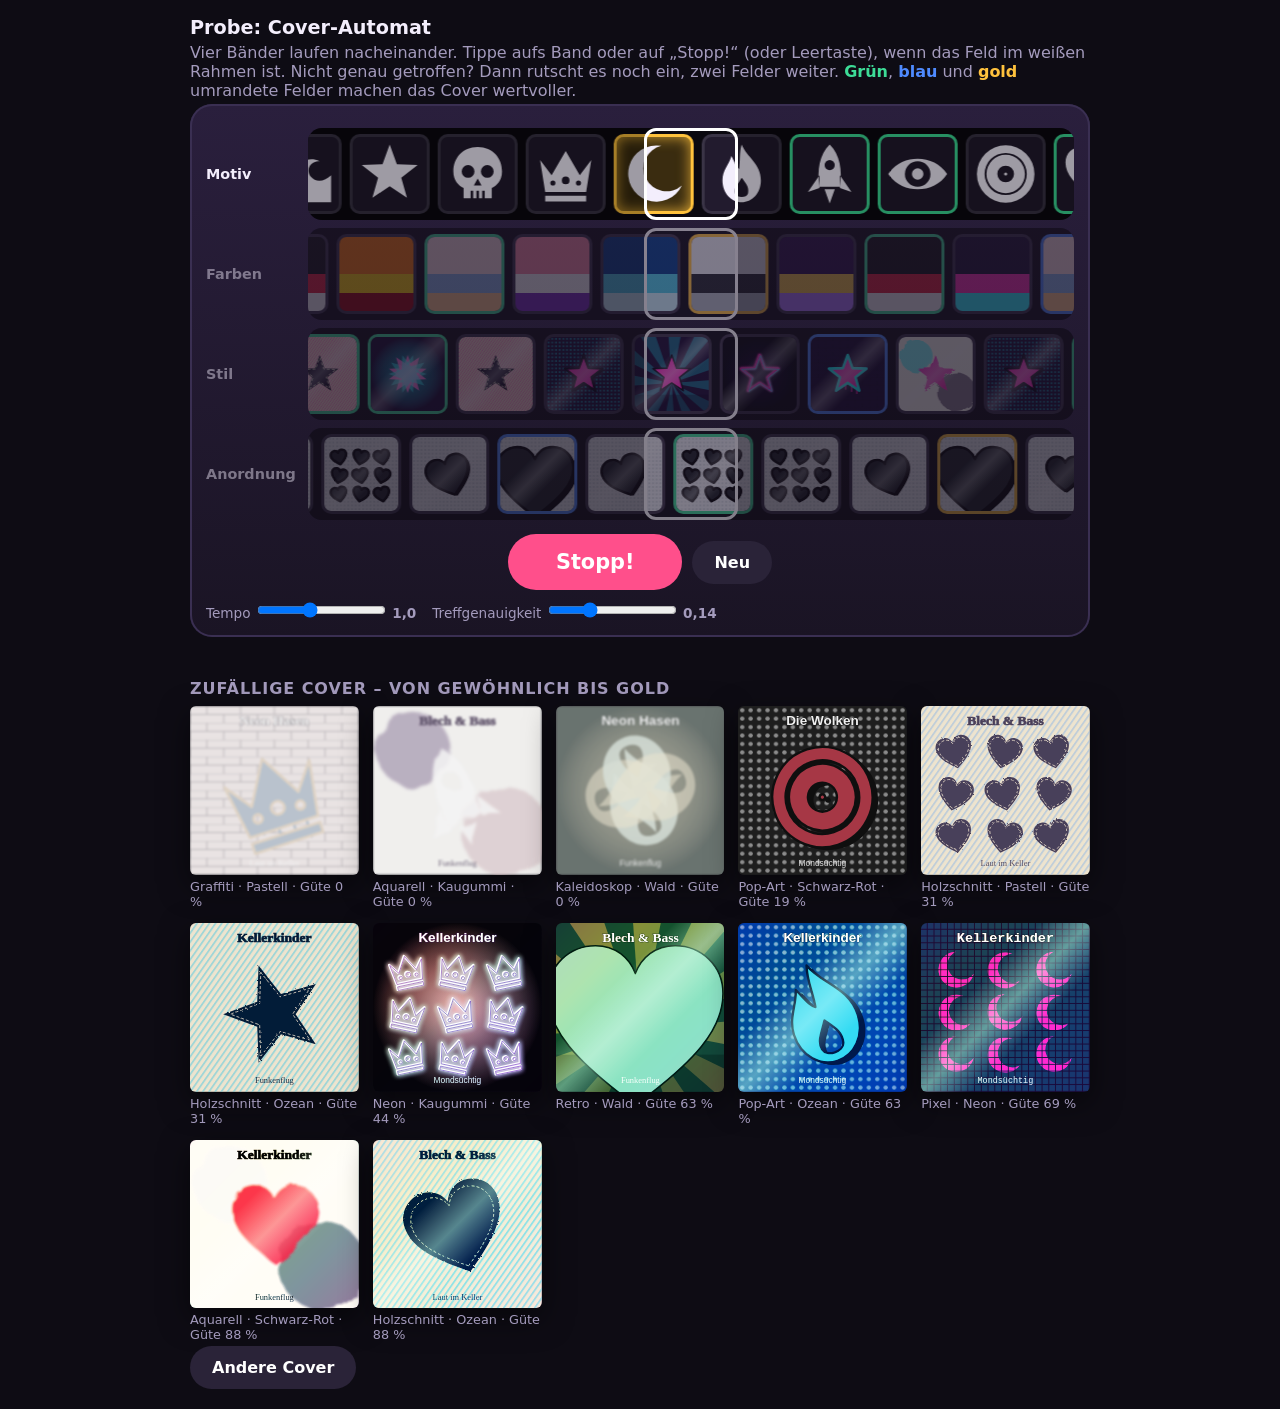
==== public/probe-cover.html @ 346dd7d7 "Jam-Café: Gastgeber und gefundener Musiker sind markiert und können nicht noch einmal hin (statt Tag" ====
<!doctype html>
<html lang="de">
<head>
  <meta charset="utf-8">
  <meta name="viewport" content="width=device-width, initial-scale=1">
  <title>Signed – Probe: Cover-Automat</title>
  <style>
    :root { --gold: #ffc23d; --blue: #4f8bff; --green: #3ddc97; }
    body { margin: 0; font-family: system-ui, sans-serif; color: #f3eefc; background: #0e0c14; }
    main { max-width: 900px; margin: 0 auto; padding: 16px; }
    h1 { font-size: 1.2rem; margin: 0 0 4px; }
    h2 { font-size: 1rem; margin: 24px 0 8px; color: #a49bbd; text-transform: uppercase; letter-spacing: 0.06em; }
    p { color: #a49bbd; margin: 4px 0; }
    button { font: inherit; font-weight: 800; padding: 12px 22px; border-radius: 999px; border: 0; background: #ff4f8b; color: #fff; touch-action: manipulation; }
    button.ghost { background: #2a2338; }
    .machine { background: linear-gradient(180deg, #2a1f3d, #1a1424); border-radius: 22px; padding: 16px; box-shadow: inset 0 0 0 2px #3a2f52; user-select: none; -webkit-user-select: none; }
    .reel-row { display: grid; grid-template-columns: 92px 1fr; gap: 10px; align-items: center; margin: 8px 0; opacity: 0.45; }
    .reel-row.active { opacity: 1; }
    .reel-row.done { opacity: 0.9; }
    .reel-label { font-weight: 800; font-size: 0.9rem; }
    .reel-label small { display: block; font-weight: 600; color: #a49bbd; }
    .reel { position: relative; height: 92px; overflow: hidden; border-radius: 14px; background: #0b0910; touch-action: manipulation; }
    .reel::after { content: ''; position: absolute; left: 50%; top: 0; bottom: 0; width: 88px; transform: translateX(-50%); border: 3px solid #fff; border-radius: 12px; pointer-events: none; box-shadow: 0 0 0 999px rgba(0, 0, 0, 0.35); }
    .strip { position: absolute; top: 6px; left: 0; display: flex; will-change: transform; }
    .cell { flex: 0 0 80px; height: 80px; margin: 0 4px; border-radius: 10px; display: grid; place-items: center; background: #221b2e; box-sizing: border-box; border: 3px solid #3a3446; overflow: hidden; }
    .cell svg { width: 100%; height: 100%; display: block; }
    .cell.r1 { border-color: var(--green); }
    .cell.r2 { border-color: var(--blue); box-shadow: inset 0 0 10px rgba(79, 139, 255, 0.6); }
    .cell.r3 { border-color: var(--gold); box-shadow: inset 0 0 14px rgba(255, 194, 61, 0.8); background: #3a2c10; }
    .cell .motif { width: 64px; height: 64px; }
    .swatch { display: grid; grid-template-rows: 2fr 1fr 1fr; width: 100%; height: 100%; }
    .cell.picked { outline: 3px solid #fff; }
    .controls { display: flex; gap: 10px; align-items: center; justify-content: center; margin-top: 14px; flex-wrap: wrap; }
    .stop { font-size: 1.3rem; padding: 16px 48px; }
    .result { display: grid; grid-template-columns: minmax(200px, 320px) 1fr; gap: 20px; align-items: center; margin-top: 18px; }
    @media (max-width: 600px) { .result { grid-template-columns: 1fr; } .reel-row { grid-template-columns: 1fr; } }
    .cover { width: 100%; height: auto; display: block; border-radius: 6px; box-shadow: 0 10px 30px rgba(0, 0, 0, 0.5); }
    .cover-frame { padding: 8px; border-radius: 10px; background: #2a2338; }
    .cover-frame.q1 { background: var(--green); }
    .cover-frame.q2 { background: var(--blue); }
    .cover-frame.q3 { background: linear-gradient(135deg, #fff1b8, var(--gold), #b8860b, var(--gold)); }
    .chips span { display: inline-block; margin: 2px 4px 2px 0; padding: 3px 10px; border-radius: 999px; background: #2a2338; font-size: 0.85rem; font-weight: 700; }
    .chips .r1 { box-shadow: inset 0 0 0 2px var(--green); }
    .chips .r2 { box-shadow: inset 0 0 0 2px var(--blue); }
    .chips .r3 { box-shadow: inset 0 0 0 2px var(--gold); color: var(--gold); }
    .gallery { display: grid; grid-template-columns: repeat(auto-fill, minmax(150px, 1fr)); gap: 14px; }
    .gallery figure { margin: 0; }
    .gallery figcaption { font-size: 0.8rem; color: #a49bbd; margin-top: 4px; }
    .tune { display: flex; gap: 16px; flex-wrap: wrap; font-size: 0.85rem; color: #a49bbd; margin-top: 10px; }
  </style>
</head>
<body>
<main>
  <h1>Probe: Cover-Automat</h1>
  <p>Vier Bänder laufen nacheinander. Tippe aufs Band oder auf „Stopp!“ (oder Leertaste), wenn das Feld im weißen Rahmen ist.
    Nicht genau getroffen? Dann rutscht es noch ein, zwei Felder weiter. <b style="color:var(--green)">Grün</b>, <b style="color:var(--blue)">blau</b> und
    <b style="color:var(--gold)">gold</b> umrandete Felder machen das Cover wertvoller.</p>

  <div class="machine">
    <div class="reels"></div>
    <div class="controls">
      <button class="stop" data-stop>Stopp!</button>
      <button class="ghost" data-restart>Neu</button>
    </div>
    <div class="tune">
      <label>Tempo <input type="range" min="0.6" max="1.6" step="0.1" value="1" data-speed> <b data-speed-out>1,0</b></label>
      <label>Treffgenauigkeit <input type="range" min="0.05" max="0.35" step="0.01" value="0.14" data-window> <b data-window-out>0,14</b></label>
    </div>
  </div>

  <div class="result" hidden></div>

  <h2>Zufällige Cover – von gewöhnlich bis gold</h2>
  <div class="gallery"></div>
  <p><button class="ghost" data-more>Andere Cover</button></p>
</main>
<script type="module">
  import { LAYOUTS, MOTIFS, PALETTES, RARITY_NAMES, STYLES, coverQuality, coverSvg } from './assets/js/cover.js';

  const CELLS = 14;
  const CELL_W = 88;
  const RARITY_COUNTS = [8, 3, 2, 1];
  const BASE_SPEED = [4.5, 5.5, 6.5, 7.5];
  const pick = (list) => list[Math.floor(Math.random() * list.length)];
  const shuffle = (list) => list.map((x) => [Math.random(), x]).sort((a, b) => a[0] - b[0]).map((x) => x[1]);

  const REELS = [
    { key: 'motif', name: 'Motiv', options: Object.keys(MOTIFS),
      cell: (k) => `<svg class="motif" viewBox="0 0 100 100"><path d="${MOTIFS[k].d}" fill-rule="evenodd" fill="#f3eefc"/></svg>`, label: (k) => MOTIFS[k].name },
    { key: 'palette', name: 'Farben', options: Object.keys(PALETTES),
      cell: (k) => { const p = PALETTES[k]; return `<div class="swatch"><div style="background:${p.bg}"></div><div style="background:${p.main}"></div><div style="background:${p.accent}"></div></div>`; }, label: (k) => PALETTES[k].name },
    { key: 'style', name: 'Stil', options: Object.keys(STYLES),
      cell: (k) => coverSvg({ motif: 'stern', palette: 'neon', style: k, layout: 'mitte', rarity: [2, 2, 2, 2] }), label: (k) => STYLES[k].name },
    { key: 'layout', name: 'Anordnung', options: Object.keys(LAYOUTS),
      cell: (k) => coverSvg({ motif: 'herz', palette: 'mono', style: 'popart', layout: k, rarity: [2, 2, 2, 2] }), label: (k) => LAYOUTS[k].name },
  ];

  const $ = (s) => document.querySelector(s);
  let state;

  function buildReel(reel) {
    const rarity = shuffle(RARITY_COUNTS.flatMap((n, r) => Array(n).fill(r)));
    let pool = [];
    const items = rarity.map((r) => {
      if (!pool.length) pool = shuffle(reel.options);
      return { key: pool.pop(), rarity: r };
    });
    return { ...reel, items, pos: Math.random() * CELLS, phase: Math.random() * 6, target: null, stopped: false };
  }

  function start() {
    state = { reels: REELS.map(buildReel), current: 0, last: performance.now(), t: 0 };
    $('.reels').innerHTML = state.reels.map((r, i) => `
      <div class="reel-row ${i === 0 ? 'active' : ''}" data-row="${i}">
        <div class="reel-label">${r.name}<small data-pick></small></div>
        <div class="reel" data-reel="${i}"><div class="strip">${[0, 1, 2].map(() => r.items.map((it) => `<div class="cell r${it.rarity}">${r.cell(it.key)}</div>`).join('')).join('')}</div></div>
      </div>`).join('');
    $('.result').hidden = true;
    $('[data-stop]').disabled = false;
    requestAnimationFrame(frame);
  }

  function frame(now) {
    const dt = Math.min(0.05, (now - state.last) / 1000);
    state.last = now;
    state.t += dt;
    const speedFactor = Number($('[data-speed]').value);
    state.reels.forEach((r, i) => {
      if (r.stopped) return;
      if (r.target !== null) {
        // Ausrollen bis zum Zielfeld.
        const d = r.target - r.pos;
        r.pos += d * Math.min(1, 7 * dt) + Math.sign(d) * Math.min(Math.abs(d), 0.4 * dt);
        if (Math.abs(r.target - r.pos) < 0.005) { r.pos = r.target; r.stopped = true; landed(i); }
      } else if (i >= state.current) {
        // Das Tempo schwankt etwas, damit man den Takt nicht auswendig lernt.
        r.pos += BASE_SPEED[i] * speedFactor * (1 + 0.22 * Math.sin(state.t * 2.1 + r.phase)) * dt;
      }
      const strip = document.querySelector(`[data-reel="${i}"] .strip`);
      const width = document.querySelector(`[data-reel="${i}"]`).clientWidth;
      const x = width / 2 - ((r.pos % CELLS) + CELLS) * CELL_W - CELL_W / 2;
      strip.style.transform = `translateX(${x}px)`;
    });
    if (state.reels.some((r) => !r.stopped)) requestAnimationFrame(frame);
  }

  function stop() {
    const i = state.current;
    const r = state.reels[i];
    if (!r || r.target !== null) return;
    const nearest = Math.round(r.pos);
    const off = Math.abs(r.pos - nearest);
    const exact = Number($('[data-window]').value);
    // Genau getroffen bleibt es stehen, sonst rutscht es ein oder zwei Felder weiter.
    const slip = off <= exact ? 0 : off <= 0.32 ? 1 : 2;
    r.target = nearest + slip;
    state.current++;
    document.querySelector(`[data-row="${i}"]`).classList.replace('active', 'done');
    document.querySelector(`[data-row="${i + 1}"]`)?.classList.add('active');
    if (state.current >= state.reels.length) $('[data-stop]').disabled = true;
  }

  function itemAt(r) {
    return r.items[((Math.round(r.pos) % CELLS) + CELLS) % CELLS];
  }

  function landed(i) {
    const r = state.reels[i];
    const it = itemAt(r);
    document.querySelector(`[data-row="${i}"] [data-pick]`).innerHTML = `${r.label(it.key)}${it.rarity ? ` · <span style="color:var(--${['', 'green', 'blue', 'gold'][it.rarity]})">${RARITY_NAMES[it.rarity]}</span>` : ''}`;
    if (state.reels.every((x) => x.stopped)) showResult();
  }

  function showResult() {
    const picks = state.reels.map(itemAt);
    const spec = { motif: picks[0].key, palette: picks[1].key, style: picks[2].key, layout: picks[3].key, rarity: picks.map((p) => p.rarity) };
    const q = coverQuality(spec.rarity);
    const tier = spec.rarity.includes(3) ? 3 : q >= 0.3 ? 2 : q > 0 ? 1 : 0;
    $('.result').hidden = false;
    $('.result').innerHTML = `
      <div class="cover-frame q${tier}">${coverSvg(spec, { band: 'Die Kellerkinder', title: pick(['Laut im Keller', 'Mondsüchtig', 'Funkenflug', 'Zuckerwatte', 'Nachtschicht']) })}</div>
      <div>
        <h2 style="margin-top:0">Dein Cover</h2>
        <div class="chips">${state.reels.map((r, i) => `<span class="r${picks[i].rarity}">${r.label(picks[i].key)}</span>`).join('')}</div>
        <p>Cover-Güte <b style="color:#fff">${Math.round(q * 100)} %</b> → Verkauf <b style="color:#fff">+${Math.round(q * 10)} %</b></p>
        <p>${q === 0 ? 'Lauter gewöhnliche Felder: Das Cover sieht blass und etwas verwaschen aus.' : tier === 3 ? 'Gold! Glänzende Folie.' : tier === 2 ? 'Schön klar und mit Glanz.' : 'Schon etwas kräftiger.'}</p>
        <p><button data-again>Nochmal</button></p>
      </div>`;
  }

  function gallery() {
    const combos = [];
    for (let i = 0; i < 12; i++) {
      const level = Math.floor(i / 3);
      const rarity = [0, 1, 2, 3].map(() => Math.max(0, Math.min(3, level + Math.floor(Math.random() * 3) - 1 - (level === 0 ? 1 : 0))));
      if (level === 0) rarity.fill(0);
      combos.push({ motif: pick(Object.keys(MOTIFS)), palette: pick(Object.keys(PALETTES)), style: pick(Object.keys(STYLES)), layout: pick(Object.keys(LAYOUTS)), rarity });
    }
    combos.sort((a, b) => coverQuality(a.rarity) - coverQuality(b.rarity));
    $('.gallery').innerHTML = combos.map((c) => `<figure>${coverSvg(c, { band: pick(['Kellerkinder', 'Neon Hasen', 'Die Wolken', 'Blech & Bass']), title: pick(['Laut im Keller', 'Mondsüchtig', 'Funkenflug']) })}
      <figcaption>${STYLES[c.style].name} · ${PALETTES[c.palette].name} · Güte ${Math.round(coverQuality(c.rarity) * 100)} %</figcaption></figure>`).join('');
  }

  document.addEventListener('pointerdown', (e) => {
    if (e.target.closest('[data-reel], [data-stop]')) { e.preventDefault(); stop(); }
  });
  document.addEventListener('keydown', (e) => { if (e.code === 'Space') { e.preventDefault(); stop(); } });
  document.addEventListener('click', (e) => {
    if (e.target.closest('[data-restart], [data-again]')) start();
    if (e.target.closest('[data-more]')) gallery();
  });
  document.addEventListener('contextmenu', (e) => e.preventDefault());
  const fmt = (v) => String(v).replace('.', ',');
  $('[data-speed]').addEventListener('input', (e) => { $('[data-speed-out]').textContent = fmt(Number(e.target.value).toFixed(1)); });
  $('[data-window]').addEventListener('input', (e) => { $('[data-window-out]').textContent = fmt(Number(e.target.value).toFixed(2)); });
  start();
  gallery();
</script>
</body>
</html>
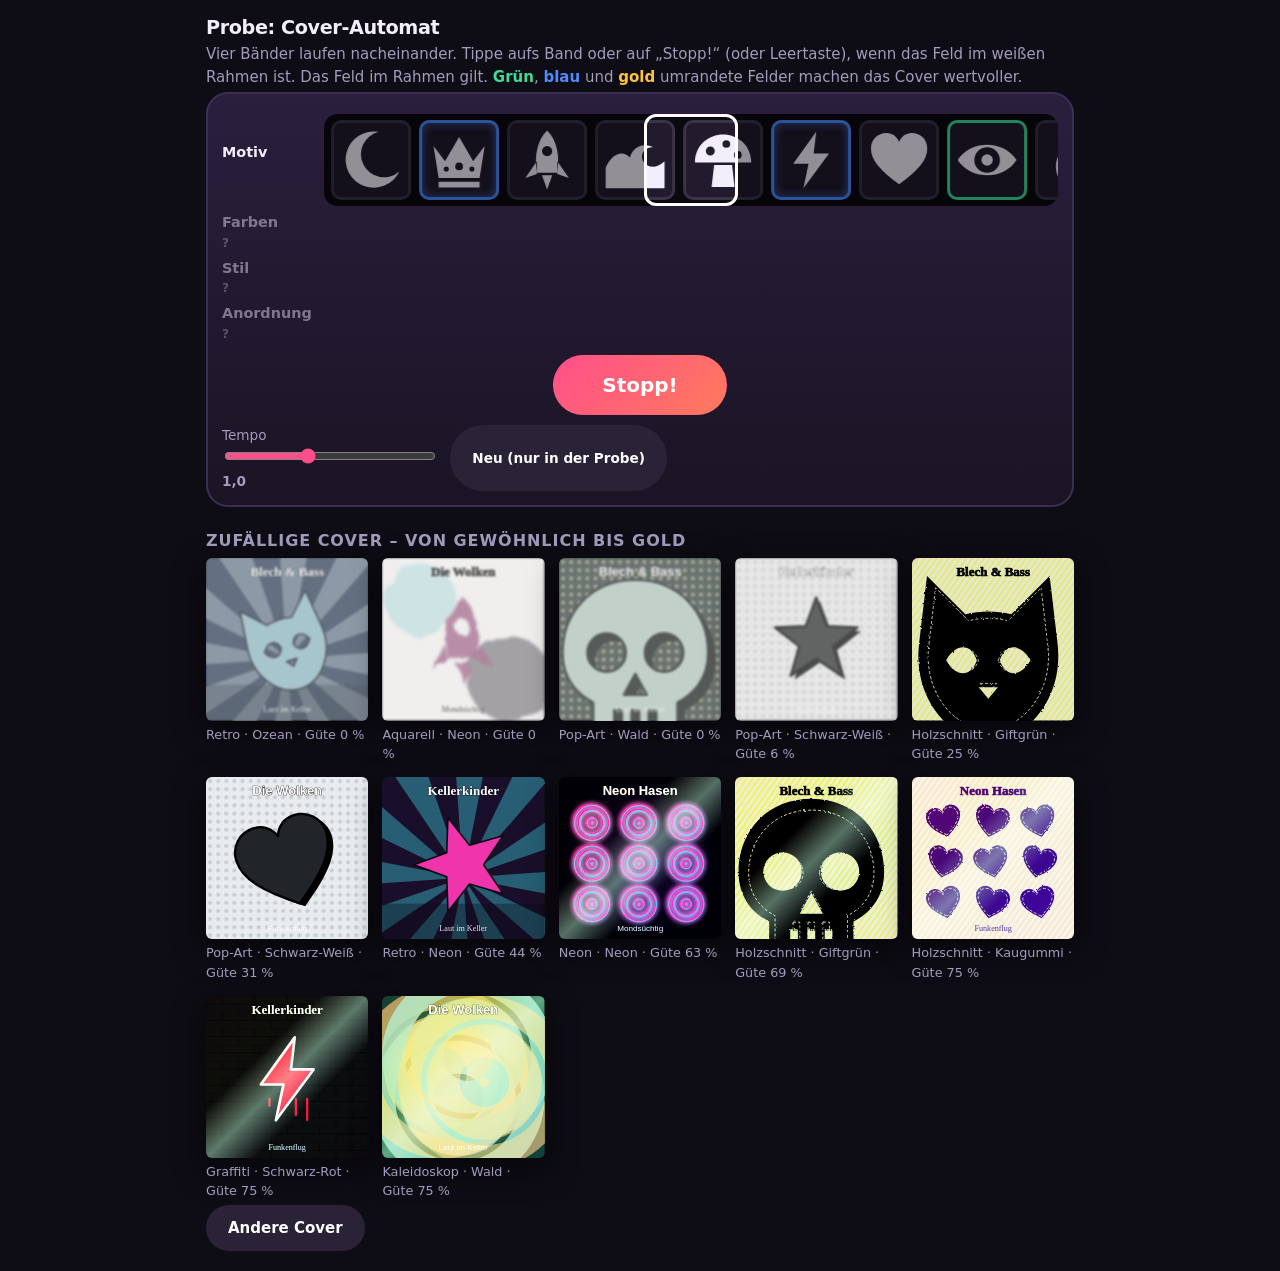
==== commit 389de3cb: "Cover-Automat: Bänder öffnen sich nacheinander, nur eins läuft, kein Nachrutschen; als Baustein für " ====
--- a/public/probe-cover.html
+++ b/public/probe-cover.html
@@ -4,6 +4,7 @@
   <meta charset="utf-8">
   <meta name="viewport" content="width=device-width, initial-scale=1">
   <title>Signed – Probe: Cover-Automat</title>
+  <link rel="stylesheet" href="assets/css/app.css">
   <style>
     :root { --gold: #ffc23d; --blue: #4f8bff; --green: #3ddc97; }
     body { margin: 0; font-family: system-ui, sans-serif; color: #f3eefc; background: #0e0c14; }
@@ -13,23 +14,7 @@
     p { color: #a49bbd; margin: 4px 0; }
     button { font: inherit; font-weight: 800; padding: 12px 22px; border-radius: 999px; border: 0; background: #ff4f8b; color: #fff; touch-action: manipulation; }
     button.ghost { background: #2a2338; }
-    .machine { background: linear-gradient(180deg, #2a1f3d, #1a1424); border-radius: 22px; padding: 16px; box-shadow: inset 0 0 0 2px #3a2f52; user-select: none; -webkit-user-select: none; }
-    .reel-row { display: grid; grid-template-columns: 92px 1fr; gap: 10px; align-items: center; margin: 8px 0; opacity: 0.45; }
-    .reel-row.active { opacity: 1; }
-    .reel-row.done { opacity: 0.9; }
-    .reel-label { font-weight: 800; font-size: 0.9rem; }
-    .reel-label small { display: block; font-weight: 600; color: #a49bbd; }
-    .reel { position: relative; height: 92px; overflow: hidden; border-radius: 14px; background: #0b0910; touch-action: manipulation; }
-    .reel::after { content: ''; position: absolute; left: 50%; top: 0; bottom: 0; width: 88px; transform: translateX(-50%); border: 3px solid #fff; border-radius: 12px; pointer-events: none; box-shadow: 0 0 0 999px rgba(0, 0, 0, 0.35); }
-    .strip { position: absolute; top: 6px; left: 0; display: flex; will-change: transform; }
-    .cell { flex: 0 0 80px; height: 80px; margin: 0 4px; border-radius: 10px; display: grid; place-items: center; background: #221b2e; box-sizing: border-box; border: 3px solid #3a3446; overflow: hidden; }
-    .cell svg { width: 100%; height: 100%; display: block; }
-    .cell.r1 { border-color: var(--green); }
-    .cell.r2 { border-color: var(--blue); box-shadow: inset 0 0 10px rgba(79, 139, 255, 0.6); }
-    .cell.r3 { border-color: var(--gold); box-shadow: inset 0 0 14px rgba(255, 194, 61, 0.8); background: #3a2c10; }
-    .cell .motif { width: 64px; height: 64px; }
-    .swatch { display: grid; grid-template-rows: 2fr 1fr 1fr; width: 100%; height: 100%; }
-    .cell.picked { outline: 3px solid #fff; }
+    .machine { background: linear-gradient(180deg, #2a1f3d, #1a1424); border-radius: 22px; padding: 16px; box-shadow: inset 0 0 0 2px #3a2f52; }
     .controls { display: flex; gap: 10px; align-items: center; justify-content: center; margin-top: 14px; flex-wrap: wrap; }
     .stop { font-size: 1.3rem; padding: 16px 48px; }
     .result { display: grid; grid-template-columns: minmax(200px, 320px) 1fr; gap: 20px; align-items: center; margin-top: 18px; }
@@ -53,18 +38,14 @@
 <main>
   <h1>Probe: Cover-Automat</h1>
   <p>Vier Bänder laufen nacheinander. Tippe aufs Band oder auf „Stopp!“ (oder Leertaste), wenn das Feld im weißen Rahmen ist.
-    Nicht genau getroffen? Dann rutscht es noch ein, zwei Felder weiter. <b style="color:var(--green)">Grün</b>, <b style="color:var(--blue)">blau</b> und
+    Das Feld im Rahmen gilt. <b style="color:var(--green)">Grün</b>, <b style="color:var(--blue)">blau</b> und
     <b style="color:var(--gold)">gold</b> umrandete Felder machen das Cover wertvoller.</p>
 
   <div class="machine">
     <div class="reels"></div>
-    <div class="controls">
-      <button class="stop" data-stop>Stopp!</button>
-      <button class="ghost" data-restart>Neu</button>
-    </div>
     <div class="tune">
-      <label>Tempo <input type="range" min="0.6" max="1.6" step="0.1" value="1" data-speed> <b data-speed-out>1,0</b></label>
-      <label>Treffgenauigkeit <input type="range" min="0.05" max="0.35" step="0.01" value="0.14" data-window> <b data-window-out>0,14</b></label>
+      <label>Tempo <input type="range" min="0.5" max="1.8" step="0.1" value="1" data-speed> <b data-speed-out>1,0</b></label>
+      <button class="ghost" data-restart>Neu (nur in der Probe)</button>
     </div>
   </div>
 
@@ -75,105 +56,38 @@
   <p><button class="ghost" data-more>Andere Cover</button></p>
 </main>
 <script type="module">
-  import { LAYOUTS, MOTIFS, PALETTES, RARITY_NAMES, STYLES, coverQuality, coverSvg } from './assets/js/cover.js';
+  import { LAYOUTS, MOTIFS, PALETTES, STYLES, coverQuality, coverSvg } from './assets/js/cover.js';
+  import { createCoverMachine, reelLabel } from './assets/js/cover-machine.js';
 
   const CELLS = 14;
-  const CELL_W = 88;
   const RARITY_COUNTS = [8, 3, 2, 1];
-  const BASE_SPEED = [4.5, 5.5, 6.5, 7.5];
+  const SPEEDS = [6, 7.5, 9, 10.5];
   const pick = (list) => list[Math.floor(Math.random() * list.length)];
   const shuffle = (list) => list.map((x) => [Math.random(), x]).sort((a, b) => a[0] - b[0]).map((x) => x[1]);
+  const OPTIONS = { motif: Object.keys(MOTIFS), palette: Object.keys(PALETTES), style: Object.keys(STYLES), layout: Object.keys(LAYOUTS) };
+  const $ = (s) => document.querySelector(s);
+  let machine = null;
 
-  const REELS = [
-    { key: 'motif', name: 'Motiv', options: Object.keys(MOTIFS),
-      cell: (k) => `<svg class="motif" viewBox="0 0 100 100"><path d="${MOTIFS[k].d}" fill-rule="evenodd" fill="#f3eefc"/></svg>`, label: (k) => MOTIFS[k].name },
-    { key: 'palette', name: 'Farben', options: Object.keys(PALETTES),
-      cell: (k) => { const p = PALETTES[k]; return `<div class="swatch"><div style="background:${p.bg}"></div><div style="background:${p.main}"></div><div style="background:${p.accent}"></div></div>`; }, label: (k) => PALETTES[k].name },
-    { key: 'style', name: 'Stil', options: Object.keys(STYLES),
-      cell: (k) => coverSvg({ motif: 'stern', palette: 'neon', style: k, layout: 'mitte', rarity: [2, 2, 2, 2] }), label: (k) => STYLES[k].name },
-    { key: 'layout', name: 'Anordnung', options: Object.keys(LAYOUTS),
-      cell: (k) => coverSvg({ motif: 'herz', palette: 'mono', style: 'popart', layout: k, rarity: [2, 2, 2, 2] }), label: (k) => LAYOUTS[k].name },
-  ];
-
-  const $ = (s) => document.querySelector(s);
-  let state;
-
-  function buildReel(reel) {
-    const rarity = shuffle(RARITY_COUNTS.flatMap((n, r) => Array(n).fill(r)));
+  function buildReel(key) {
     let pool = [];
-    const items = rarity.map((r) => {
-      if (!pool.length) pool = shuffle(reel.options);
-      return { key: pool.pop(), rarity: r };
+    const items = shuffle(RARITY_COUNTS.flatMap((n, r) => Array(n).fill(r))).map((rarity) => {
+      if (!pool.length) pool = shuffle(OPTIONS[key]);
+      return { key: pool.pop(), rarity };
     });
-    return { ...reel, items, pos: Math.random() * CELLS, phase: Math.random() * 6, target: null, stopped: false };
+    return { key, items };
   }
 
   function start() {
-    state = { reels: REELS.map(buildReel), current: 0, last: performance.now(), t: 0 };
-    $('.reels').innerHTML = state.reels.map((r, i) => `
-      <div class="reel-row ${i === 0 ? 'active' : ''}" data-row="${i}">
-        <div class="reel-label">${r.name}<small data-pick></small></div>
-        <div class="reel" data-reel="${i}"><div class="strip">${[0, 1, 2].map(() => r.items.map((it) => `<div class="cell r${it.rarity}">${r.cell(it.key)}</div>`).join('')).join('')}</div></div>
-      </div>`).join('');
+    machine?.destroy();
     $('.result').hidden = true;
-    $('[data-stop]').disabled = false;
-    requestAnimationFrame(frame);
+    const reels = Object.keys(OPTIONS).map(buildReel);
+    const factor = Number($('[data-speed]').value);
+    machine = createCoverMachine($('.reels'), { reels, speeds: SPEEDS.map((s) => s * factor), onDone: (picks) => showResult(reels, picks) });
   }
 
-  function frame(now) {
-    const dt = Math.min(0.05, (now - state.last) / 1000);
-    state.last = now;
-    state.t += dt;
-    const speedFactor = Number($('[data-speed]').value);
-    state.reels.forEach((r, i) => {
-      if (r.stopped) return;
-      if (r.target !== null) {
-        // Ausrollen bis zum Zielfeld.
-        const d = r.target - r.pos;
-        r.pos += d * Math.min(1, 7 * dt) + Math.sign(d) * Math.min(Math.abs(d), 0.4 * dt);
-        if (Math.abs(r.target - r.pos) < 0.005) { r.pos = r.target; r.stopped = true; landed(i); }
-      } else if (i >= state.current) {
-        // Das Tempo schwankt etwas, damit man den Takt nicht auswendig lernt.
-        r.pos += BASE_SPEED[i] * speedFactor * (1 + 0.22 * Math.sin(state.t * 2.1 + r.phase)) * dt;
-      }
-      const strip = document.querySelector(`[data-reel="${i}"] .strip`);
-      const width = document.querySelector(`[data-reel="${i}"]`).clientWidth;
-      const x = width / 2 - ((r.pos % CELLS) + CELLS) * CELL_W - CELL_W / 2;
-      strip.style.transform = `translateX(${x}px)`;
-    });
-    if (state.reels.some((r) => !r.stopped)) requestAnimationFrame(frame);
-  }
-
-  function stop() {
-    const i = state.current;
-    const r = state.reels[i];
-    if (!r || r.target !== null) return;
-    const nearest = Math.round(r.pos);
-    const off = Math.abs(r.pos - nearest);
-    const exact = Number($('[data-window]').value);
-    // Genau getroffen bleibt es stehen, sonst rutscht es ein oder zwei Felder weiter.
-    const slip = off <= exact ? 0 : off <= 0.32 ? 1 : 2;
-    r.target = nearest + slip;
-    state.current++;
-    document.querySelector(`[data-row="${i}"]`).classList.replace('active', 'done');
-    document.querySelector(`[data-row="${i + 1}"]`)?.classList.add('active');
-    if (state.current >= state.reels.length) $('[data-stop]').disabled = true;
-  }
-
-  function itemAt(r) {
-    return r.items[((Math.round(r.pos) % CELLS) + CELLS) % CELLS];
-  }
-
-  function landed(i) {
-    const r = state.reels[i];
-    const it = itemAt(r);
-    document.querySelector(`[data-row="${i}"] [data-pick]`).innerHTML = `${r.label(it.key)}${it.rarity ? ` · <span style="color:var(--${['', 'green', 'blue', 'gold'][it.rarity]})">${RARITY_NAMES[it.rarity]}</span>` : ''}`;
-    if (state.reels.every((x) => x.stopped)) showResult();
-  }
-
-  function showResult() {
-    const picks = state.reels.map(itemAt);
-    const spec = { motif: picks[0].key, palette: picks[1].key, style: picks[2].key, layout: picks[3].key, rarity: picks.map((p) => p.rarity) };
+  function showResult(reels, picks) {
+    const items = reels.map((r, i) => r.items[picks[i]]);
+    const spec = { motif: items[0].key, palette: items[1].key, style: items[2].key, layout: items[3].key, rarity: items.map((p) => p.rarity) };
     const q = coverQuality(spec.rarity);
     const tier = spec.rarity.includes(3) ? 3 : q >= 0.3 ? 2 : q > 0 ? 1 : 0;
     $('.result').hidden = false;
@@ -181,10 +95,9 @@
       <div class="cover-frame q${tier}">${coverSvg(spec, { band: 'Die Kellerkinder', title: pick(['Laut im Keller', 'Mondsüchtig', 'Funkenflug', 'Zuckerwatte', 'Nachtschicht']) })}</div>
       <div>
         <h2 style="margin-top:0">Dein Cover</h2>
-        <div class="chips">${state.reels.map((r, i) => `<span class="r${picks[i].rarity}">${r.label(picks[i].key)}</span>`).join('')}</div>
+        <div class="chips">${reels.map((r, i) => `<span class="r${items[i].rarity}">${reelLabel(r.key, items[i].key)}</span>`).join('')}</div>
         <p>Cover-Güte <b style="color:#fff">${Math.round(q * 100)} %</b> → Verkauf <b style="color:#fff">+${Math.round(q * 10)} %</b></p>
         <p>${q === 0 ? 'Lauter gewöhnliche Felder: Das Cover sieht blass und etwas verwaschen aus.' : tier === 3 ? 'Gold! Glänzende Folie.' : tier === 2 ? 'Schön klar und mit Glanz.' : 'Schon etwas kräftiger.'}</p>
-        <p><button data-again>Nochmal</button></p>
       </div>`;
   }
 
@@ -192,27 +105,19 @@
     const combos = [];
     for (let i = 0; i < 12; i++) {
       const level = Math.floor(i / 3);
-      const rarity = [0, 1, 2, 3].map(() => Math.max(0, Math.min(3, level + Math.floor(Math.random() * 3) - 1 - (level === 0 ? 1 : 0))));
-      if (level === 0) rarity.fill(0);
-      combos.push({ motif: pick(Object.keys(MOTIFS)), palette: pick(Object.keys(PALETTES)), style: pick(Object.keys(STYLES)), layout: pick(Object.keys(LAYOUTS)), rarity });
+      const rarity = [0, 1, 2, 3].map(() => (level === 0 ? 0 : Math.max(0, Math.min(3, level + Math.floor(Math.random() * 3) - 1))));
+      combos.push({ motif: pick(OPTIONS.motif), palette: pick(OPTIONS.palette), style: pick(OPTIONS.style), layout: pick(OPTIONS.layout), rarity });
     }
     combos.sort((a, b) => coverQuality(a.rarity) - coverQuality(b.rarity));
     $('.gallery').innerHTML = combos.map((c) => `<figure>${coverSvg(c, { band: pick(['Kellerkinder', 'Neon Hasen', 'Die Wolken', 'Blech & Bass']), title: pick(['Laut im Keller', 'Mondsüchtig', 'Funkenflug']) })}
       <figcaption>${STYLES[c.style].name} · ${PALETTES[c.palette].name} · Güte ${Math.round(coverQuality(c.rarity) * 100)} %</figcaption></figure>`).join('');
   }
 
-  document.addEventListener('pointerdown', (e) => {
-    if (e.target.closest('[data-reel], [data-stop]')) { e.preventDefault(); stop(); }
-  });
-  document.addEventListener('keydown', (e) => { if (e.code === 'Space') { e.preventDefault(); stop(); } });
   document.addEventListener('click', (e) => {
-    if (e.target.closest('[data-restart], [data-again]')) start();
+    if (e.target.closest('[data-restart]')) start();
     if (e.target.closest('[data-more]')) gallery();
   });
-  document.addEventListener('contextmenu', (e) => e.preventDefault());
-  const fmt = (v) => String(v).replace('.', ',');
-  $('[data-speed]').addEventListener('input', (e) => { $('[data-speed-out]').textContent = fmt(Number(e.target.value).toFixed(1)); });
-  $('[data-window]').addEventListener('input', (e) => { $('[data-window-out]').textContent = fmt(Number(e.target.value).toFixed(2)); });
+  $('[data-speed]').addEventListener('input', (e) => { $('[data-speed-out]').textContent = Number(e.target.value).toFixed(1).replace('.', ','); });
   start();
   gallery();
 </script>
--- a/public/assets/css/app.css
+++ b/public/assets/css/app.css
@@ -0,0 +1,1125 @@
+:root {
+  /* Helle Genre-Farben für Bildhintergründe (die kräftigen stehen bei .g-*). */
+  --c-pop: #e64980; --c-rock: #f76707; --c-metal: #868e96; --c-punk: #82c91e;
+  --c-jazz: #f0b400; --c-elektro: #339af0; --c-hiphop: #845ef7; --c-folk: #40c057;
+  --bg: #0e0c14;
+  --bg-2: #14111c;
+  --panel: #1b1726;
+  --panel-2: #241f33;
+  --line: #322b47;
+  --text: #f3eefc;
+  --muted: #a49bbd;
+  --accent: #ff4f8b;
+  --accent-2: #ffb547;
+  --ok: #3ddc97;
+  --warn: #ffb547;
+  --bad: #ff6060;
+  --common: #9aa3b5;
+  --rare: #4fa3ff;
+  --epic: #b06bff;
+  --legendary: #ffc23d;
+  --radius: 14px;
+  --radius-sm: 9px;
+  --shadow: 0 10px 30px rgba(0, 0, 0, 0.35);
+  color-scheme: dark;
+}
+
+* { box-sizing: border-box; }
+
+[hidden] { display: none !important; }
+
+html { -webkit-text-size-adjust: 100%; }
+
+body {
+  margin: 0;
+  min-height: 100vh;
+  background: radial-gradient(1200px 600px at 80% -10%, rgba(255, 79, 139, 0.12), transparent 60%),
+    radial-gradient(900px 500px at -10% 10%, rgba(79, 163, 255, 0.08), transparent 60%), var(--bg);
+  background-attachment: fixed;
+  color: var(--text);
+  font: 15px/1.5 system-ui, -apple-system, 'Segoe UI', Roboto, 'Helvetica Neue', Arial, sans-serif;
+}
+
+body.has-modal { overflow: hidden; }
+
+a { color: var(--accent-2); text-decoration: none; }
+a:hover { text-decoration: underline; }
+
+h1, h2, h3 { line-height: 1.2; margin: 0 0 0.5em; }
+h1 { font-size: 1.9rem; letter-spacing: -0.02em; }
+h2 { font-size: 1.2rem; }
+h3 { font-size: 0.95rem; color: var(--muted); text-transform: uppercase; letter-spacing: 0.06em; margin-top: 1.2em; }
+p { margin: 0 0 0.8em; }
+
+.muted { color: var(--muted); }
+.small { font-size: 0.85rem; }
+.ok { color: var(--ok); }
+.warn { color: var(--warn); }
+.bad { color: var(--bad); }
+.eyebrow { font-size: 0.75rem; text-transform: uppercase; letter-spacing: 0.12em; color: var(--accent); font-weight: 700; margin-bottom: 0.2em; }
+.big-number { font-size: 1.25rem; }
+.stack { display: flex; flex-direction: column; gap: 14px; }
+
+.logo {
+  font-weight: 900;
+  font-size: 1.4rem;
+  letter-spacing: -0.04em;
+  background: linear-gradient(90deg, var(--accent), var(--accent-2));
+  -webkit-background-clip: text;
+  background-clip: text;
+  color: transparent;
+  font-style: italic;
+}
+.logo.big { font-size: clamp(3rem, 10vw, 5rem); }
+a.logo:hover { text-decoration: none; }
+
+.boot { min-height: 100vh; display: grid; place-items: center; text-align: center; padding: 16px; }
+.boot .logo { font-size: 3rem; animation: pulse 1.6s ease-in-out infinite; }
+.boot.error .logo { animation: none; }
+
+/* ---------- Buttons & Formulare ---------- */
+
+.btn {
+  display: inline-flex;
+  align-items: center;
+  justify-content: center;
+  gap: 6px;
+  padding: 9px 16px;
+  border-radius: 999px;
+  border: 1px solid var(--line);
+  background: var(--panel-2);
+  color: var(--text);
+  font: inherit;
+  font-weight: 600;
+  cursor: pointer;
+  white-space: nowrap;
+  transition: transform 0.08s, background 0.15s, border-color 0.15s;
+}
+.btn:hover:not(:disabled) { border-color: var(--accent); }
+.btn:active:not(:disabled) { transform: scale(0.97); }
+.btn:disabled { opacity: 0.45; cursor: not-allowed; }
+.btn.primary { background: linear-gradient(135deg, var(--accent), #ff7a5c); border-color: transparent; color: #fff; }
+.btn.primary:hover:not(:disabled) { filter: brightness(1.08); }
+.btn.ghost { background: transparent; }
+.btn.danger { background: var(--bad); border-color: transparent; color: #fff; }
+.btn.danger.ghost { background: transparent; color: var(--bad); border-color: rgba(255, 96, 96, 0.4); }
+.btn.small { padding: 5px 12px; font-size: 0.85rem; }
+.btn.big { padding: 13px 26px; font-size: 1.05rem; }
+.btn[data-running] { opacity: 0.6; pointer-events: none; }
+
+.icon-btn, .plain, .link {
+  background: none;
+  border: 0;
+  color: inherit;
+  font: inherit;
+  cursor: pointer;
+  padding: 0;
+}
+.icon-btn { color: var(--muted); font-size: 1rem; padding: 4px 8px; border-radius: 8px; }
+.icon-btn:hover { color: var(--text); background: var(--panel-2); }
+.link { color: var(--accent-2); font-weight: 600; text-align: left; }
+.link:hover { text-decoration: underline; }
+
+input, select {
+  font: inherit;
+  color: var(--text);
+  background: var(--bg-2);
+  border: 1px solid var(--line);
+  border-radius: var(--radius-sm);
+  padding: 9px 12px;
+  max-width: 100%;
+}
+input:focus, select:focus { outline: 2px solid var(--accent); outline-offset: 1px; }
+input[type='range'] { padding: 0; accent-color: var(--accent); width: 100%; }
+input[type='checkbox'] { width: 18px; height: 18px; accent-color: var(--accent); }
+select { cursor: pointer; }
+
+.field { display: flex; flex-direction: column; gap: 6px; font-size: 0.9rem; }
+.field > span { color: var(--muted); }
+.field.inline { flex-direction: row; align-items: center; justify-content: space-between; gap: 10px; margin-bottom: 8px; }
+.field.inline select { min-width: 0; flex: 1; max-width: 60%; }
+.form-row { display: grid; grid-template-columns: 2fr 1fr; gap: 12px; }
+.inline-select { display: inline-flex; align-items: center; gap: 6px; }
+.inline-select select { padding: 3px 8px; }
+
+/* ---------- Layout ---------- */
+
+.topbar {
+  position: sticky;
+  top: 0;
+  z-index: 20;
+  display: flex;
+  align-items: center;
+  gap: 20px;
+  padding: 10px 24px;
+  background: rgba(14, 12, 20, 0.85);
+  backdrop-filter: blur(12px);
+  border-bottom: 1px solid var(--line);
+}
+.nav { display: flex; gap: 4px; flex: 1; overflow-x: auto; scrollbar-width: none; }
+.nav::-webkit-scrollbar { display: none; }
+.nav a { color: var(--muted); padding: 6px 12px; border-radius: 999px; font-weight: 600; white-space: nowrap; }
+.nav a:hover { color: var(--text); text-decoration: none; background: var(--panel); }
+.nav a.active { color: var(--text); background: var(--panel-2); }
+.label-info { display: flex; align-items: center; gap: 10px; }
+.label-name { font-weight: 700; max-width: 180px; overflow: hidden; text-overflow: ellipsis; white-space: nowrap; }
+.money-pill { background: rgba(255, 181, 71, 0.12); color: var(--accent-2); border: 1px solid rgba(255, 181, 71, 0.3); padding: 4px 12px; border-radius: 999px; font-weight: 700; white-space: nowrap; }
+
+.page { max-width: 1200px; margin: 0 auto; padding: 28px 24px 80px; display: flex; flex-direction: column; gap: 28px; }
+
+.panel { background: var(--panel); border: 1px solid var(--line); border-radius: var(--radius); padding: 20px; }
+.section-head { display: flex; justify-content: space-between; align-items: flex-start; gap: 16px; flex-wrap: wrap; margin-bottom: 12px; }
+.section-head h1, .section-head h2 { margin-bottom: 0.2em; }
+.columns { display: grid; grid-template-columns: 1.1fr 1fr; gap: 20px; align-items: start; }
+.empty { border: 1px dashed var(--line); border-radius: var(--radius); padding: 28px; text-align: center; color: var(--muted); }
+.back { display: inline-block; color: var(--muted); font-weight: 600; margin-bottom: -12px; }
+
+.hero { display: flex; justify-content: space-between; align-items: flex-end; gap: 20px; flex-wrap: wrap; }
+.hero h1 { font-size: 2.4rem; margin: 0; }
+.stat-tiles { display: flex; gap: 10px; flex-wrap: wrap; }
+.tile { background: var(--panel); border: 1px solid var(--line); border-radius: var(--radius-sm); padding: 10px 14px; min-width: 110px; display: flex; flex-direction: column; gap: 2px; }
+.tile > span { font-size: 0.75rem; color: var(--muted); text-transform: uppercase; letter-spacing: 0.06em; }
+.tile b { font-size: 1.3rem; }
+.tile small { color: var(--muted); font-size: 0.75rem; font-weight: 400; }
+.tile .bar { margin-top: 4px; }
+
+.steps { margin: 0; padding-left: 0; list-style: none; counter-reset: step; display: flex; flex-direction: column; gap: 8px; }
+.steps li { counter-increment: step; display: flex; gap: 10px; align-items: center; color: var(--muted); }
+.steps li::before { content: counter(step); width: 26px; height: 26px; border-radius: 50%; display: grid; place-items: center; border: 1px solid var(--line); font-size: 0.8rem; flex: none; }
+.steps li.done { text-decoration: line-through; opacity: 0.6; }
+.steps li.done::before { content: '✓'; background: var(--ok); color: #0b1a12; border-color: transparent; }
+.steps li.next { color: var(--text); font-weight: 600; }
+.steps li.next::before { background: var(--accent); border-color: transparent; color: #fff; }
+
+.history { list-style: none; margin: 0; padding: 0; display: flex; flex-direction: column; }
+.history li { display: flex; justify-content: space-between; gap: 12px; padding: 8px 0; border-bottom: 1px solid var(--line); font-size: 0.92rem; }
+.history li:last-child { border-bottom: 0; }
+.history time { color: var(--muted); font-size: 0.8rem; white-space: nowrap; }
+
+.running-list { display: flex; flex-direction: column; gap: 8px; }
+.running, .notice { display: flex; align-items: center; gap: 12px; padding: 10px 14px; background: var(--panel-2); border-radius: var(--radius-sm); flex-wrap: wrap; }
+.notice { margin-bottom: 14px; border: 1px solid rgba(255, 79, 139, 0.35); }
+.running-text { flex: 1; display: flex; flex-direction: column; min-width: 0; }
+.countdown { font-variant-numeric: tabular-nums; font-weight: 700; color: var(--accent-2); }
+.pulse { width: 9px; height: 9px; border-radius: 50%; background: var(--accent); display: inline-block; flex: none; animation: pulse 1.2s ease-in-out infinite; }
+@keyframes pulse { 0%, 100% { opacity: 1; } 50% { opacity: 0.35; } }
+
+/* ---------- Chips, Balken, Gesichter ---------- */
+
+.chips { display: flex; flex-wrap: wrap; gap: 4px; }
+.chip { display: inline-block; font-size: 0.72rem; font-weight: 700; padding: 2px 8px; border-radius: 999px; background: var(--panel-2); border: 1px solid var(--line); color: var(--muted); white-space: nowrap; }
+.chip.genre { color: var(--text); }
+.chip.genre-pop { border-color: #ff5fa2; }
+.chip.genre-rock { border-color: #ff7a3d; }
+.chip.genre-metal { border-color: #9aa3b5; }
+.chip.genre-punk { border-color: #a3e635; }
+.chip.genre-jazz { border-color: #ffc23d; }
+.chip.genre-elektro { border-color: #4fd1ff; }
+.chip.genre-hiphop { border-color: #b06bff; }
+.chip.genre-folk { border-color: #3ddc97; }
+.chip.special { background: linear-gradient(90deg, rgba(176, 107, 255, 0.3), rgba(255, 79, 139, 0.3)); color: #fff; border-color: transparent; }
+.chip.skill { color: var(--accent-2); }
+.chip.skill.inactive { opacity: 0.5; }
+.chip.trait { color: var(--text); }
+
+.bar { display: block; height: 8px; background: rgba(255, 255, 255, 0.07); border-radius: 999px; overflow: hidden; flex: 1; min-width: 40px; }
+.bar.thin { height: 5px; }
+.bar-fill { display: block; height: 100%; background: linear-gradient(90deg, var(--accent), var(--accent-2)); border-radius: inherit; }
+
+.face { display: inline-grid; place-items: center; width: 40px; height: 40px; border-radius: 50%; overflow: hidden; background: var(--panel-2); border: 2px solid var(--common); flex: none; }
+.face.sm { width: 30px; height: 30px; border-width: 1.5px; }
+.face.md { width: 44px; height: 44px; }
+.face.lg { width: 76px; height: 76px; border-width: 3px; }
+.face.xl { width: 110px; height: 110px; border-width: 3px; }
+.face .avatar-svg { width: 100%; height: 100%; display: block; }
+.faces { display: flex; }
+.faces .face + .face { margin-left: -8px; }
+.rarity-common .face, .face.rarity-common { border-color: var(--common); }
+.face.rarity-rare { border-color: var(--rare); }
+.face.rarity-epic { border-color: var(--epic); }
+.face.rarity-legendary { border-color: var(--legendary); box-shadow: 0 0 12px rgba(255, 194, 61, 0.45); }
+
+.rarity-bg-common { background: var(--common); }
+.rarity-bg-rare { background: var(--rare); }
+.rarity-bg-epic { background: var(--epic); }
+.rarity-bg-legendary { background: var(--legendary); }
+
+/* ---------- Karten ---------- */
+
+.card-grid { display: grid; grid-template-columns: repeat(auto-fill, minmax(200px, 1fr)); gap: 14px; }
+.card {
+  --rarity: var(--common);
+  position: relative;
+  display: flex;
+  flex-direction: column;
+  align-items: center;
+  gap: 8px;
+  padding: 18px 14px 14px;
+  border-radius: var(--radius);
+  background: linear-gradient(180deg, color-mix(in srgb, var(--rarity) 14%, var(--panel)) 0%, var(--panel) 45%);
+  border: 1px solid color-mix(in srgb, var(--rarity) 45%, var(--line));
+  color: var(--text);
+  font: inherit;
+  text-align: center;
+  width: 100%;
+}
+button.card { cursor: pointer; transition: transform 0.12s, box-shadow 0.12s; }
+button.card:hover { transform: translateY(-2px); box-shadow: var(--shadow); }
+.card.rarity-rare { --rarity: var(--rare); }
+.card.rarity-epic { --rarity: var(--epic); }
+.card.rarity-legendary { --rarity: var(--legendary); box-shadow: 0 0 0 1px rgba(255, 194, 61, 0.25), 0 0 24px rgba(255, 194, 61, 0.12); }
+.rarity-tag { position: absolute; top: 8px; right: 10px; font-size: 0.65rem; font-weight: 800; text-transform: uppercase; letter-spacing: 0.08em; color: var(--rarity); }
+.card-title { font-weight: 800; font-size: 1.02rem; display: block; }
+.card-instruments { display: flex; flex-direction: column; gap: 4px; width: 100%; }
+.skill-line { display: flex; justify-content: space-between; font-size: 0.85rem; }
+.card-stats { display: flex; gap: 12px; font-size: 0.85rem; color: var(--muted); }
+.card-foot { font-size: 0.8rem; color: var(--muted); border-top: 1px solid var(--line); padding-top: 8px; width: 100%; }
+.card-select { width: 100%; font-size: 0.85rem; padding: 6px 8px; margin-top: auto; }
+.gear-icon { font-size: 2.4rem; line-height: 1; }
+.gear-stats { display: flex; flex-direction: column; gap: 4px; width: 100%; font-size: 0.8rem; }
+.stat-row { display: grid; grid-template-columns: 78px 1fr 26px; align-items: center; gap: 6px; text-align: left; color: var(--muted); }
+.stat-row b { color: var(--text); text-align: right; }
+
+/* ---------- Packs ---------- */
+
+.pack-grid { display: grid; grid-template-columns: repeat(auto-fill, minmax(240px, 1fr)); gap: 16px; }
+.pack { background: var(--panel); border: 1px solid var(--line); border-radius: var(--radius); padding: 16px; display: flex; flex-direction: column; gap: 10px; }
+.pack .btn { margin-top: auto; }
+.pack-art { height: 120px; border-radius: var(--radius-sm); display: grid; place-items: center; font-weight: 900; font-size: 1.4rem; font-style: italic; letter-spacing: -0.02em; text-shadow: 0 2px 10px rgba(0, 0, 0, 0.4); }
+.pack-troedel .pack-art { background: linear-gradient(135deg, #5b4636, #a8865f); }
+.pack-aushang .pack-art { background: linear-gradient(135deg, #3a3550, #8a7fb8); }
+.pack-secondhand .pack-art { background: linear-gradient(135deg, #0f766e, #3ddc97); }
+.pack-musicstore .pack-art { background: linear-gradient(135deg, #1d4ed8, #4fa3ff); }
+.pack-backstage .pack-art { background: linear-gradient(135deg, #b45309, #ffc23d); }
+.pack-werkstatt .pack-art { background: linear-gradient(135deg, #111827, #4b5563 55%, #c9d1dd); }
+.reveal-slot { display: flex; flex-direction: column; gap: 8px; }
+.pack-tip { color: var(--accent); font-weight: 600; text-align: center; }
+.pack-scout { border-color: rgba(176, 107, 255, 0.5); }
+.pack-scout .pack-art { background: linear-gradient(135deg, #4a1a8a, #b06bff 60%, #ff4f8b); }
+.pack-scout .btn { margin-top: 0; }
+.odds { display: flex; height: 8px; border-radius: 999px; overflow: hidden; gap: 2px; }
+.odds-legend { display: flex; flex-wrap: wrap; gap: 4px 10px; color: var(--muted); }
+.dot { display: inline-block; width: 8px; height: 8px; border-radius: 50%; margin-right: 4px; }
+
+.reveal-grid { display: grid; grid-template-columns: repeat(auto-fit, minmax(190px, 1fr)); gap: 14px; margin: 16px 0; }
+.flip { perspective: 1000px; min-height: 330px; cursor: pointer; animation: deal 0.4s ease-out both; animation-delay: var(--delay); }
+.flip-inner { position: relative; width: 100%; height: 100%; min-height: 330px; transition: transform 0.6s; transform-style: preserve-3d; }
+.flip.open .flip-inner { transform: rotateY(180deg); }
+.flip-back, .flip-front { position: absolute; inset: 0; backface-visibility: hidden; -webkit-backface-visibility: hidden; border-radius: var(--radius); }
+.flip-back { display: flex; flex-direction: column; align-items: center; justify-content: center; gap: 8px; background: repeating-linear-gradient(45deg, #221c33, #221c33 10px, #1a1527 10px, #1a1527 20px); border: 2px solid var(--line); }
+.flip-back small { color: var(--muted); }
+.flip.rarity-legendary .flip-back { border-color: var(--legendary); }
+.flip.rarity-epic .flip-back { border-color: var(--epic); }
+.flip.rarity-rare .flip-back { border-color: var(--rare); }
+.flip-front { transform: rotateY(180deg); display: flex; }
+.flip-front .card { height: 100%; }
+@keyframes deal { from { opacity: 0; transform: translateY(20px) scale(0.95); } }
+@keyframes shine { 0% { box-shadow: 0 0 0 rgba(255, 194, 61, 0); } 40% { box-shadow: 0 0 40px rgba(255, 194, 61, 0.8); } 100% { box-shadow: 0 0 24px rgba(255, 194, 61, 0.12); } }
+
+/* ---------- Katalog & Details ---------- */
+
+.filters { display: flex; flex-wrap: wrap; gap: 10px; }
+
+.detail-head { display: flex; gap: 20px; align-items: center; margin-bottom: 8px; }
+.detail-head h2 { font-size: 1.6rem; margin: 0 0 6px; }
+.detail-grid { display: grid; grid-template-columns: 1fr 1fr; gap: 28px; }
+.skill-row { display: grid; grid-template-columns: 150px 1fr 44px auto; align-items: center; gap: 10px; margin-bottom: 8px; }
+.skill-row b { text-align: right; }
+.traits { list-style: none; padding: 0; margin: 0; display: flex; flex-direction: column; gap: 6px; }
+.status-line { display: flex; align-items: center; gap: 8px; margin: 8px 0 0; color: var(--accent-2); }
+
+/* ---------- Bands ---------- */
+
+.band-grid { display: grid; grid-template-columns: repeat(auto-fill, minmax(250px, 1fr)); gap: 14px; }
+.band-tile { background: var(--panel); border: 1px solid var(--line); border-radius: var(--radius); padding: 16px; display: flex; flex-direction: column; gap: 10px; color: var(--text); transition: border-color 0.15s, transform 0.12s; }
+.band-tile:hover { text-decoration: none; border-color: var(--accent); transform: translateY(-2px); }
+.band-tile-head { display: flex; justify-content: space-between; align-items: center; gap: 8px; }
+.band-tile-head b { font-size: 1.1rem; }
+.band-tile-stats { display: flex; gap: 14px; color: var(--muted); font-size: 0.9rem; }
+.band-tile-status { font-size: 0.85rem; display: flex; align-items: center; gap: 6px; }
+
+.band-head { display: flex; justify-content: space-between; gap: 20px; flex-wrap: wrap; align-items: flex-end; }
+.band-head h1 { margin-bottom: 10px; }
+
+.action-row { display: flex; justify-content: space-between; align-items: center; gap: 14px; padding: 12px 0; border-bottom: 1px solid var(--line); }
+.action-row:last-child { border-bottom: 0; }
+.action-row > div { display: flex; flex-direction: column; gap: 4px; min-width: 0; }
+.action-row.locked b { color: var(--muted); }
+.note { color: var(--accent-2); }
+
+.record-open { display: flex; flex-direction: column; gap: 12px; }
+.record-title { display: flex; gap: 12px; align-items: center; font-size: 1.05rem; }
+.record-title > span { font-size: 2rem; }
+.record-title div { display: flex; flex-direction: column; }
+.song-dots { display: flex; gap: 6px; flex-wrap: wrap; }
+.song-dot { width: 14px; height: 14px; border-radius: 50%; border: 1px solid var(--line); background: var(--bg-2); }
+.song-dot.perfect { background: var(--legendary); border-color: transparent; }
+.song-dot.good { background: var(--ok); border-color: transparent; }
+.song-dot.weak { background: var(--warn); border-color: transparent; opacity: 0.7; }
+.record-open .btn { align-self: flex-start; }
+
+.members { display: flex; flex-direction: column; }
+.member-row { display: grid; grid-template-columns: auto 1fr auto 70px auto; align-items: center; gap: 12px; padding: 10px 0; border-bottom: 1px solid var(--line); }
+.member-row:last-child { border-bottom: 0; }
+.member-info, .member-instr { display: flex; flex-direction: column; min-width: 0; }
+.member-instr select { padding: 4px 8px; font-size: 0.85rem; }
+.member-skill { display: flex; flex-direction: column; gap: 4px; text-align: right; }
+.danger-zone { margin-top: 16px; padding-top: 12px; border-top: 1px solid var(--line); text-align: right; }
+
+.pick-list { display: flex; flex-direction: column; gap: 6px; max-height: 50vh; overflow-y: auto; padding-right: 4px; }
+.pick-row { display: flex; align-items: center; gap: 12px; padding: 8px 10px; background: var(--bg-2); border: 1px solid var(--line); border-radius: var(--radius-sm); }
+.pick-main { display: flex; align-items: center; gap: 10px; flex: 1; min-width: 0; cursor: pointer; }
+.pick-name { display: flex; flex-direction: column; min-width: 0; }
+.pick-row select { padding: 4px 8px; font-size: 0.85rem; }
+.pick-instr { font-size: 0.9rem; white-space: nowrap; }
+.pick-row:has(input:checked) { border-color: var(--accent); }
+
+/* ---------- Charts ---------- */
+
+.tabs { display: flex; gap: 4px; margin-bottom: 14px; }
+.tabs.scroll { overflow-x: auto; scrollbar-width: none; }
+.tab { background: none; border: 1px solid transparent; color: var(--muted); font: inherit; font-weight: 600; padding: 7px 14px; border-radius: 999px; cursor: pointer; white-space: nowrap; }
+.tab:hover { color: var(--text); }
+.tab.active { color: var(--text); background: var(--panel-2); border-color: var(--line); }
+.charts { width: 100%; border-collapse: collapse; background: var(--panel); border-radius: var(--radius); overflow: hidden; }
+.charts th, .charts td { text-align: left; padding: 10px 14px; border-bottom: 1px solid var(--line); }
+.charts th { font-size: 0.75rem; color: var(--muted); text-transform: uppercase; letter-spacing: 0.06em; }
+.charts tr.own td { background: rgba(255, 79, 139, 0.1); }
+.charts .rank { font-weight: 800; width: 40px; }
+
+/* ---------- Modals & Hinweise ---------- */
+
+.modal-backdrop { position: fixed; inset: 0; z-index: 50; background: rgba(5, 4, 9, 0.7); backdrop-filter: blur(4px); display: grid; place-items: center; padding: 16px; animation: fade 0.15s ease-out; overflow-y: auto; }
+.modal { position: relative; width: min(520px, 100%); max-height: calc(100vh - 32px); overflow-y: auto; background: var(--panel); border: 1px solid var(--line); border-radius: 18px; padding: 24px; box-shadow: var(--shadow); animation: pop 0.18s ease-out; }
+.modal.wide { width: min(900px, 100%); }
+.modal-close { position: absolute; top: 10px; right: 12px; background: none; border: 0; color: var(--muted); font-size: 1.1rem; cursor: pointer; padding: 6px; z-index: 2; }
+.modal-close:hover { color: var(--text); }
+.dialog-text { font-size: 1.02rem; margin: 6px 0 18px; }
+.dialog-actions { display: flex; justify-content: flex-end; gap: 10px; flex-wrap: wrap; margin-top: 18px; }
+@keyframes fade { from { opacity: 0; } }
+@keyframes pop { from { opacity: 0; transform: translateY(10px) scale(0.98); } }
+
+.reward-grid { display: grid; grid-template-columns: repeat(auto-fit, minmax(125px, 1fr)); gap: 10px; margin: 14px 0; }
+.reward { background: var(--panel-2); border-radius: var(--radius-sm); padding: 10px 12px; display: flex; flex-direction: column; }
+.reward span { font-size: 0.7rem; color: var(--muted); text-transform: uppercase; letter-spacing: 0.04em; overflow-wrap: anywhere; }
+.reward b { font-size: 1.25rem; }
+.banner { background: linear-gradient(90deg, rgba(255, 194, 61, 0.15), rgba(255, 79, 139, 0.15)); border: 1px solid rgba(255, 194, 61, 0.35); border-radius: var(--radius-sm); padding: 10px 14px; margin-top: 10px; }
+.release { margin-top: 16px; padding: 16px; border-radius: var(--radius); background: var(--panel-2); border: 1px solid var(--line); }
+.release.perfect { border-color: var(--legendary); box-shadow: 0 0 24px rgba(255, 194, 61, 0.2); }
+.release-title { font-size: 1.3rem; font-weight: 800; }
+.counts { display: flex; gap: 14px; font-weight: 700; margin-bottom: 8px; }
+.counts .good { color: var(--rare); }
+
+#toast-root { position: fixed; bottom: 20px; left: 50%; transform: translateX(-50%); z-index: 100; display: flex; flex-direction: column; gap: 8px; align-items: center; width: min(480px, calc(100% - 32px)); pointer-events: none; }
+.toast { background: var(--panel-2); border: 1px solid var(--line); padding: 10px 16px; border-radius: 12px; box-shadow: var(--shadow); animation: pop 0.2s ease-out; transition: opacity 0.4s; text-align: center; }
+.toast-error { border-color: var(--bad); }
+.toast-ok { border-color: var(--ok); }
+.toast.out { opacity: 0; }
+
+/* ---------- Live-Auftritt ---------- */
+
+.live-head { display: flex; justify-content: space-between; gap: 16px; align-items: flex-start; flex-wrap: wrap; margin-bottom: 18px; padding-right: 24px; }
+.live-head h2 { margin: 0; }
+.live-clock { display: flex; flex-direction: column; align-items: flex-end; font-variant-numeric: tabular-nums; }
+.live-clock b { font-size: 1.6rem; color: var(--accent-2); }
+.meter { margin-bottom: 12px; }
+.meter-labels { display: flex; justify-content: space-between; font-size: 0.75rem; color: var(--muted); text-transform: uppercase; letter-spacing: 0.06em; margin-bottom: 6px; }
+.meter-track { position: relative; height: 22px; border-radius: 999px; background: linear-gradient(90deg, rgba(255, 96, 96, 0.25), rgba(255, 255, 255, 0.06) 50%, rgba(61, 220, 151, 0.25)); overflow: visible; }
+.meter-fill { height: 100%; border-radius: 999px; transition: background 0.8s; background: var(--warn); }
+.meter-fill[data-mood='high'] { background: var(--ok); }
+.meter-fill[data-mood='low'] { background: var(--bad); }
+.meter-needle { position: absolute; top: -4px; bottom: -4px; width: 4px; margin-left: -2px; border-radius: 2px; background: #fff; box-shadow: 0 0 10px rgba(255, 255, 255, 0.6); }
+.live-progress { height: 4px; background: rgba(255, 255, 255, 0.07); border-radius: 999px; margin-bottom: 14px; overflow: hidden; }
+.live-progress-fill { height: 100%; background: var(--accent); transition: width 0.25s linear; }
+.ticker { list-style: none; padding: 0; margin: 0; display: flex; flex-direction: column; gap: 6px; max-height: 300px; overflow-y: auto; }
+.tick { display: flex; gap: 10px; padding: 8px 12px; border-radius: var(--radius-sm); background: var(--panel-2); animation: pop 0.25s ease-out; }
+.tick-song { background: transparent; color: var(--muted); font-weight: 700; }
+.tick-mistake { border-left: 3px solid var(--bad); }
+.tick-highlight { border-left: 3px solid var(--ok); }
+.tick-crowd { border-left: 3px solid var(--accent-2); }
+.live-note { margin-top: 12px; }
+
+/* ---------- Minispiel ---------- */
+
+.mg-modal { padding: 18px; }
+.mg { display: flex; flex-direction: column; gap: 12px; }
+.mg-head { display: flex; justify-content: space-between; align-items: flex-start; gap: 12px; }
+.mg-head h2 { margin: 0; }
+.mg-hud { display: flex; justify-content: space-between; font-variant-numeric: tabular-nums; color: var(--muted); }
+.mg-hud b { color: var(--text); }
+.mg-combo { color: var(--accent-2); font-weight: 800; }
+.mg-stage { position: relative; height: min(56vh, 440px); border-radius: var(--radius); overflow: hidden; background: linear-gradient(180deg, #120f1b, #1d1729); border: 1px solid var(--line); touch-action: none; }
+.mg-canvas { width: 100%; height: 100%; display: block; }
+.mg-overlay { position: absolute; inset: 0; display: flex; flex-direction: column; align-items: center; justify-content: center; gap: 14px; text-align: center; padding: 20px; background: rgba(14, 12, 20, 0.75); }
+.mg-stalled { position: absolute; left: 50%; top: 14px; transform: translateX(-50%); padding: 8px 14px; border-radius: 999px; background: rgba(255, 79, 139, 0.9); color: #fff; font-size: 0.9rem; pointer-events: none; white-space: nowrap; }
+.mg-stalled[hidden] { display: none; }
+.mg-keys { display: grid; grid-template-columns: repeat(4, 1fr); gap: 8px; }
+.mg-key { background: var(--panel-2); border: 2px solid color-mix(in srgb, var(--lane) 60%, transparent); color: var(--text); border-radius: var(--radius-sm); padding: 10px 4px; font: inherit; cursor: pointer; display: flex; flex-direction: column; align-items: center; gap: 2px; touch-action: none; user-select: none; -webkit-user-select: none; -webkit-touch-callout: none; }
+.mg-key b { font-size: 1.2rem; color: var(--lane); }
+.mg-key small { color: var(--muted); font-size: 0.72rem; white-space: nowrap; overflow: hidden; text-overflow: ellipsis; max-width: 100%; }
+.mg-key.down { background: color-mix(in srgb, var(--lane) 35%, var(--panel-2)); }
+.mg-result { background: var(--panel-2); border-radius: var(--radius); padding: 16px; }
+.mg-result h3 { color: var(--text); text-transform: none; letter-spacing: 0; font-size: 1.15rem; margin-top: 0; }
+
+/* ---------- Anmeldung ---------- */
+
+.auth { min-height: 100vh; display: grid; grid-template-columns: 1.2fr 1fr; gap: 40px; align-items: center; max-width: 1000px; margin: 0 auto; padding: 32px 24px; }
+.tagline { font-size: 1.3rem; margin-top: 4px; }
+.auth-points { list-style: none; padding: 0; display: flex; flex-direction: column; gap: 10px; color: var(--muted); font-size: 1.05rem; }
+.auth-box .tabs { margin-bottom: 18px; }
+
+/* ---------- Schmale Bildschirme ---------- */
+
+@media (max-width: 900px) {
+  .columns, .detail-grid { grid-template-columns: 1fr; }
+  .auth { grid-template-columns: 1fr; gap: 20px; min-height: auto; padding-top: 48px; }
+}
+
+@media (max-width: 640px) {
+  body { font-size: 14px; }
+  .topbar { padding: 10px 16px; }
+  .label-name { display: none; }
+  .page { padding: 20px 16px 60px; gap: 22px; }
+  .panel { padding: 16px; }
+  h1, .hero h1 { font-size: 1.6rem; }
+  .card-grid { grid-template-columns: repeat(auto-fill, minmax(150px, 1fr)); gap: 10px; }
+  .face.lg { width: 60px; height: 60px; }
+  .face.xl { width: 80px; height: 80px; }
+  .tile { min-width: 0; flex: 1 1 40%; }
+  .form-row { grid-template-columns: 1fr; }
+  .action-row { flex-direction: column; align-items: stretch; }
+  .member-row { grid-template-columns: auto 1fr auto; }
+  .member-instr { grid-column: 2; }
+  .member-skill { grid-column: 3; grid-row: 2; }
+  .member-row .icon-btn { grid-column: 3; grid-row: 1; }
+  .skill-row { grid-template-columns: 1fr 44px auto; }
+  .skill-row .bar { grid-column: 1 / -1; grid-row: 2; }
+  .detail-head { flex-direction: column; text-align: center; }
+  .detail-head .chips { justify-content: center; }
+  .pick-row { flex-wrap: wrap; }
+  .modal { padding: 18px 16px; }
+  .charts th, .charts td { padding: 8px; }
+  .flip, .flip-inner { min-height: 300px; }
+}
+
+/* ---------- Sammelkarten (TCG) ---------- */
+
+.tcg-grid { display: grid; grid-template-columns: repeat(auto-fill, minmax(178px, 1fr)); gap: 18px; }
+.tcg-wrap { display: flex; flex-direction: column; gap: 8px; min-width: 0; }
+
+.tcg {
+  --rarity: var(--common);
+  --art: linear-gradient(160deg, #6b6390, #2a2540);
+  position: relative;
+  display: block;
+  width: 100%;
+  aspect-ratio: 63 / 88;
+  padding: 2.6%;
+  border: 0;
+  border-radius: 5.5% / 4%;
+  font: inherit;
+  color: #1b1626;
+  text-align: left;
+  background: linear-gradient(145deg, color-mix(in srgb, var(--rarity) 70%, #fff) 0%, var(--rarity) 40%, color-mix(in srgb, var(--rarity) 55%, #000) 100%);
+  box-shadow: 0 8px 22px rgba(0, 0, 0, 0.5);
+  container-type: inline-size;
+  overflow: hidden;
+}
+button.tcg { cursor: pointer; transition: transform 0.15s, box-shadow 0.15s; }
+button.tcg:hover { transform: translateY(-4px) rotate(-0.5deg); box-shadow: 0 14px 30px rgba(0, 0, 0, 0.6); }
+.tcg.rarity-rare { --rarity: var(--rare); }
+.tcg.rarity-epic { --rarity: var(--epic); }
+.tcg.rarity-legendary { --rarity: var(--legendary); }
+
+.tcg-frame { display: flex; flex-direction: column; gap: 2.5%; height: 100%; padding: 4%; border-radius: 4.5% / 3.2%; background: linear-gradient(180deg, #f7f2e8, #ece4d4); }
+.tcg-head { display: flex; align-items: center; justify-content: space-between; gap: 4%; padding: 2.5% 4%; border-radius: 6px; background: #fffaf0; border: 1px solid rgba(0, 0, 0, 0.18); font-weight: 800; font-size: 6.6cqi; line-height: 1.15; }
+.tcg-name { overflow: hidden; text-overflow: ellipsis; white-space: nowrap; }
+.tcg-gem { flex: none; width: 5.5cqi; height: 5.5cqi; transform: rotate(45deg); background: var(--rarity); border: 1px solid rgba(0, 0, 0, 0.4); box-shadow: inset 0 0 0 1px rgba(255, 255, 255, 0.6); }
+.tcg-art { position: relative; flex: 0 0 44%; display: grid; place-items: end center; overflow: hidden; border-radius: 6px; border: 2px solid rgba(0, 0, 0, 0.3); background: var(--art); }
+.tcg-art .avatar-svg { width: 86%; height: auto; display: block; }
+.tcg-badge { position: absolute; top: 5%; left: 5%; padding: 1% 3.5%; border-radius: 999px; background: rgba(255, 255, 255, 0.88); font-size: 6.5cqi; line-height: 1.3; }
+.tcg-icon { align-self: center; font-size: 30cqi; line-height: 1; filter: drop-shadow(0 4px 8px rgba(0, 0, 0, 0.4)); }
+.tcg-type { display: flex; justify-content: space-between; gap: 4%; padding: 1.8% 4%; border-radius: 4px; background: #e2d8c4; font-size: 4.7cqi; font-weight: 700; line-height: 1.25; }
+.tcg-type em { font-style: normal; font-weight: 600; color: #5b5168; text-align: right; }
+.tcg-text { flex: 1; min-height: 0; overflow: hidden; padding: 0 2%; font-size: 4.4cqi; line-height: 1.3; color: #3a3247; }
+.tcg-text b { color: #1b1626; }
+.tcg-stats { display: flex; justify-content: space-around; padding: 2.5% 0; border-radius: 6px; background: #1b1626; color: #fff; }
+.tcg-stat { display: flex; flex-direction: column; align-items: center; line-height: 1.1; }
+.tcg-stat b { font-size: 7.8cqi; }
+.tcg-stat small { font-size: 3.6cqi; text-transform: uppercase; letter-spacing: 0.05em; opacity: 0.75; }
+.tcg-foot { overflow: hidden; text-overflow: ellipsis; white-space: nowrap; text-align: center; font-size: 4.2cqi; color: #5b5168; }
+
+.genre-bg-pop { --art: linear-gradient(160deg, #f783ac, #c2255c); }
+.genre-bg-rock { --art: linear-gradient(160deg, #ffa94d, #c2410c); }
+.genre-bg-metal { --art: linear-gradient(160deg, #adb5bd, #343a40); }
+.genre-bg-punk { --art: linear-gradient(160deg, #c0eb75, #5c940d); }
+.genre-bg-jazz { --art: linear-gradient(160deg, #ffd43b, #b07d00); }
+.genre-bg-elektro { --art: linear-gradient(160deg, #74c0fc, #1864ab); }
+.genre-bg-hiphop { --art: linear-gradient(160deg, #b197fc, #5f3dc4); }
+.genre-bg-folk { --art: linear-gradient(160deg, #8ce99a, #2b8a3e); }
+.gear-bg { --art: radial-gradient(circle at 50% 40%, #fff6dc, #c9b38a 70%); }
+.gear-bg .tcg-art { place-items: center; }
+.manager-bg { --art: linear-gradient(160deg, #d8d3c6, #5d5648); }
+
+.tcg-slot {
+  display: flex;
+  flex-direction: column;
+  align-items: center;
+  justify-content: center;
+  gap: 8px;
+  width: 100%;
+  aspect-ratio: 63 / 88;
+  padding: 10px;
+  border: 2px dashed var(--line);
+  border-radius: 5.5% / 4%;
+  background: rgba(255, 255, 255, 0.025);
+  color: var(--muted);
+  font: inherit;
+  font-size: 0.85rem;
+  text-align: center;
+}
+button.tcg-slot { cursor: pointer; transition: border-color 0.15s, color 0.15s; }
+button.tcg-slot:hover { border-color: var(--accent); color: var(--text); }
+.tcg-slot-icon { font-size: 1.8rem; line-height: 1; }
+
+.reveal-grid .flip, .reveal-grid .flip-inner { min-height: 0; aspect-ratio: 63 / 88; }
+.flip-front .tcg { height: 100%; }
+
+/* ---------- Aufstellung der Band ---------- */
+
+.lineup { display: grid; grid-template-columns: repeat(auto-fill, minmax(290px, 1fr)); gap: 22px; }
+.lineup-unit { display: flex; flex-direction: column; gap: 8px; }
+.lineup-cards { display: grid; grid-template-columns: 1.55fr 1fr; gap: 10px; align-items: end; }
+.lineup-controls { display: flex; align-items: center; justify-content: space-between; gap: 8px; font-size: 0.85rem; }
+.lineup-controls select { padding: 4px 8px; font-size: 0.85rem; }
+.slot-label { font-size: 0.72rem; text-transform: uppercase; letter-spacing: 0.08em; color: var(--muted); margin-bottom: 6px; display: block; }
+.discography { list-style: none; margin: 0; padding: 0; display: flex; flex-direction: column; gap: 8px; }
+.discography li { display: flex; justify-content: space-between; align-items: center; gap: 10px; padding: 10px 12px; border-radius: var(--radius-sm); background: var(--panel-2); }
+.discography li div { display: flex; flex-direction: column; }
+
+@media (max-width: 640px) {
+  .tcg-grid { grid-template-columns: repeat(auto-fill, minmax(140px, 1fr)); gap: 12px; }
+  .lineup { grid-template-columns: 1fr; }
+}
+.input-dice { display: flex; gap: 6px; }
+.input-dice input { flex: 1; min-width: 0; }
+.lineup-board { display: grid; grid-template-columns: 1fr auto; gap: 22px; align-items: start; }
+.lineup-side { display: flex; flex-direction: column; width: 170px; }
+@media (max-width: 900px) {
+  .lineup-board { grid-template-columns: 1fr; }
+  .lineup-side { width: 150px; }
+}
+.mg-hold { width: 100%; padding: 16px; border-radius: var(--radius-sm); border: 2px solid rgba(255, 79, 139, 0.6); background: var(--panel-2); color: var(--text); font: inherit; font-weight: 700; cursor: pointer; touch-action: none; user-select: none; -webkit-user-select: none; }
+.mg-hold.down { background: rgba(255, 79, 139, 0.35); }
+.mg-mixer .mg-stage, .mg-master .mg-stage { touch-action: none; }
+.scout-grid .tcg-wrap .btn { align-self: stretch; }
+
+/* ---------- Musikerkarten: Farbe nach Können-Stufe, Funkeln nach Bekanntheit (statisch, ohne Animation) ---------- */
+
+.tcg.lvl-0 { --rarity: #7d8291; }
+.tcg.lvl-1 { --rarity: #2fa84f; }
+.tcg.lvl-2 { --rarity: #2f7fe0; }
+.tcg.lvl-3 { --rarity: #b03ad6; }
+.tcg.lvl-0 .tcg-frame { background: linear-gradient(180deg, #eeeeee, #dcdcdc); }
+.tcg.lvl-1 .tcg-frame { background: linear-gradient(180deg, #e8f7eb, #c3e8cc); }
+.tcg.lvl-2 .tcg-frame { background: linear-gradient(180deg, #e8f1fc, #c3d9f5); }
+.tcg.lvl-3 .tcg-frame { background: linear-gradient(180deg, #f7e9fc, #e3c3f0); }
+/* Bekanntheit: goldene Funkel (siehe sparkles() in cards.js) und ein goldener Schein. */
+.sparkles { position: absolute; inset: 0; z-index: 3; pointer-events: none; overflow: hidden; border-radius: inherit; }
+.sparkles i { position: absolute; inset: 0; opacity: 0; animation: sparkle var(--t, 4s) linear var(--d, 0s) infinite; }
+.sparkles i::after { content: '✦'; position: absolute; left: 0; top: 0; transform: translate(-50%, -50%); font-size: 7cqi; font-style: normal; line-height: 1; color: #fff6c8; text-shadow: 0 0 1.5cqi #ffd24a, 0 0 3.5cqi rgba(255, 190, 40, 0.9); }
+.tcg.fame-3 .sparkles i::after { font-size: 8.5cqi; }
+@keyframes sparkle {
+  0% { transform: translate(var(--x1), var(--y1)); opacity: 0; }
+  8% { opacity: 1; }
+  20% { opacity: 0; }
+  33.3% { transform: translate(var(--x1), var(--y1)); opacity: 0; }
+  33.4% { transform: translate(var(--x2), var(--y2)); opacity: 0; }
+  42% { opacity: 1; }
+  54% { opacity: 0; }
+  66.6% { transform: translate(var(--x2), var(--y2)); opacity: 0; }
+  66.7% { transform: translate(var(--x3), var(--y3)); opacity: 0; }
+  75% { opacity: 1; }
+  87% { opacity: 0; }
+  100% { transform: translate(var(--x3), var(--y3)); opacity: 0; }
+}
+@media (prefers-reduced-motion: reduce) { .sparkles i { animation: none; opacity: 0.8; transform: translate(var(--x1), var(--y1)); } }
+.tcg.fame-1 { box-shadow: 0 8px 22px rgba(0, 0, 0, 0.5), 0 0 12px rgba(255, 210, 120, 0.25); }
+.tcg.fame-2 { box-shadow: 0 8px 22px rgba(0, 0, 0, 0.5), 0 0 0 2px rgba(242, 182, 0, 0.75), 0 0 22px rgba(255, 200, 80, 0.5); }
+.tcg.fame-3 { box-shadow: 0 8px 22px rgba(0, 0, 0, 0.5), 0 0 0 3px #f2b600, 0 0 34px rgba(255, 200, 80, 0.75); }
+.tcg.legend { background: linear-gradient(135deg, #ff4d6d, #ff9f1c, #ffe14d, #3ddc84, #3a86ff, #8f5cff, #ff4dd8); }
+.tcg.legend .tcg-frame { background: linear-gradient(160deg, #ffe3ea, #fff1d6, #fffbd6, #dcf8e8, #dceaff, #ece2ff, #ffe0f7); }
+.tcg-abilities { position: absolute; right: 4%; bottom: 5%; display: flex; flex-direction: column; gap: 3%; }
+.tcg-abilities i { display: grid; place-items: center; width: 11cqi; height: 11cqi; border-radius: 50%; background: rgba(255, 255, 255, 0.92); border: 1px solid rgba(0, 0, 0, 0.25); font-style: normal; font-size: 6.4cqi; }
+.face.lvl-0 { border-color: #8d93a3; }
+.face.lvl-1 { border-color: #2fa84f; }
+.face.lvl-2 { border-color: #2f7fe0; }
+.face.lvl-3 { border-color: #b03ad6; }
+
+/* ---------- Zweite Menüzeile & Seitenleiste ---------- */
+
+.topbar { display: grid; grid-template-columns: auto minmax(0, 1fr) auto; align-items: center; gap: 8px 20px; }
+.topbar .subnav { grid-column: 2 / 4; }
+.money-pill { font: inherit; font-weight: 700; cursor: pointer; }
+.money-pill:hover { border-color: var(--accent-2); }
+.subnav { display: flex; gap: 6px; overflow-x: auto; scrollbar-width: none; padding-bottom: 2px; }
+.subnav::-webkit-scrollbar { display: none; }
+.subnav-btn {
+  --fill: var(--panel-2);
+  display: inline-flex;
+  align-items: center;
+  gap: 6px;
+  padding: 6px 14px;
+  border-radius: 999px;
+  border: 1px solid transparent;
+  background: var(--fill);
+  color: #fff;
+  font: inherit;
+  font-weight: 700;
+  font-size: 0.9rem;
+  white-space: nowrap;
+  cursor: pointer;
+  opacity: 0.78;
+}
+.subnav-btn:hover { opacity: 1; text-decoration: none; }
+.subnav-btn.active { opacity: 1; border-color: #fff; }
+.subnav-btn.fav { --fill: #3a3150; color: var(--accent-2); }
+.subnav-btn.add { background: transparent; border: 1px dashed var(--line); color: var(--muted); }
+.subnav-btn.add:hover { color: var(--text); border-color: var(--accent); }
+/* Genre-Farben: überall dieselben – Bands, Abzeichen, Marken, Auswahl. */
+.g-pop, .genre-fill-pop { --g: #d6336c; --fill: var(--g); }
+.g-rock, .genre-fill-rock { --g: #e8590c; --fill: var(--g); }
+.g-metal, .genre-fill-metal { --g: #5c6370; --fill: var(--g); }
+.g-punk, .genre-fill-punk { --g: #74b816; --fill: var(--g); }
+.g-jazz, .genre-fill-jazz { --g: #d99a00; --fill: var(--g); }
+.g-elektro, .genre-fill-elektro { --g: #1c7ed6; --fill: var(--g); }
+.g-hiphop, .genre-fill-hiphop { --g: #7048e8; --fill: var(--g); }
+.g-folk, .genre-fill-folk { --g: #2b8a3e; --fill: var(--g); }
+.subnav-btn .genre-icon { width: 1.1em; height: 1.1em; stroke: currentColor; }
+
+.shell.with-side { display: grid; grid-template-columns: 190px minmax(0, 1fr); gap: 0 8px; max-width: 1240px; margin: 0 auto; padding-left: 20px; }
+.shell.with-side .page { margin: 0; max-width: none; width: 100%; }
+.side { position: sticky; top: 112px; align-self: start; display: flex; flex-direction: column; gap: 12px; padding-top: 28px; }
+@keyframes side-in { from { transform: translateX(-24px); opacity: 0; } to { transform: none; opacity: 1; } }
+.side-entity { justify-content: center; opacity: 1; padding: 10px 14px; border-radius: var(--radius-sm); overflow: hidden; text-overflow: ellipsis; }
+.side-menu { display: flex; flex-direction: column; gap: 2px; }
+.side-menu a { display: flex; align-items: center; gap: 10px; padding: 8px 12px; border-radius: var(--radius-sm); color: var(--muted); font-weight: 600; }
+.side-menu a span { font-size: 1.15rem; width: 24px; text-align: center; }
+.side-menu a small { font-size: 0.92rem; }
+.side-menu a:hover { color: var(--text); background: var(--panel); text-decoration: none; }
+.side-menu a.active { color: var(--text); background: var(--panel-2); }
+
+/* ---------- Kacheln ---------- */
+
+.page-head { display: flex; justify-content: space-between; align-items: flex-end; gap: 16px; flex-wrap: wrap; }
+.page-head h1 { margin: 0; }
+.stat-grid { display: grid; grid-template-columns: repeat(auto-fill, minmax(140px, 1fr)); gap: 10px; }
+.stat-grid .tile { min-width: 0; }
+.tile-grid { display: grid; grid-template-columns: repeat(auto-fill, minmax(220px, 1fr)); gap: 12px; }
+.tile-grid.compact { grid-template-columns: repeat(auto-fill, minmax(110px, 1fr)); gap: 10px; }
+.band-link, .record-tile { display: flex; flex-direction: column; gap: 6px; align-items: flex-start; }
+.band-link:hover { border-color: var(--accent); text-decoration: none; }
+.small-b { font-size: 1rem !important; }
+
+
+.action-grid { display: grid; grid-template-columns: repeat(auto-fill, minmax(300px, 1fr)); grid-auto-rows: 1fr; gap: 12px; }
+.action-tile { display: flex; align-items: center; gap: 14px; padding: 16px; background: var(--panel); border: 1px solid var(--line); border-radius: var(--radius); }
+.action-tile.locked { opacity: 0.55; }
+.action-icon { font-size: 1.8rem; width: 48px; height: 48px; display: grid; place-items: center; border-radius: 12px; background: var(--panel-2); flex: none; }
+.action-main { flex: 1; min-width: 0; display: flex; flex-direction: column; gap: 4px; }
+.tile-buttons { display: flex; flex-wrap: wrap; gap: 6px; margin-top: 4px; }
+.record-form { align-items: flex-start; grid-column: 1 / -1; }
+.record-form .input-dice { max-width: 520px; }
+.record-form input[type=range] { width: 100%; max-width: 520px; }
+@media (max-width: 600px) {
+  .record-form { flex-wrap: wrap; }
+  .record-form > .btn { width: 100%; }
+}
+.record-form .action-main label { display: flex; flex-direction: column; gap: 4px; }
+
+.award-grid { display: grid; grid-template-columns: repeat(auto-fill, minmax(160px, 1fr)); gap: 12px; }
+.award { display: flex; flex-direction: column; align-items: center; text-align: center; gap: 4px; padding: 18px 12px; background: var(--panel); border: 1px solid var(--line); border-radius: var(--radius); }
+.award-icon { font-size: 2.4rem; line-height: 1; }
+
+/* ---------- Musikerseite ---------- */
+
+.profile { display: grid; grid-template-columns: 240px minmax(0, 1fr); gap: 24px; align-items: start; }
+.profile-side { display: flex; flex-direction: column; gap: 16px; }
+.gear-slot { max-width: 120px; }
+.ability-list { display: grid; grid-template-columns: repeat(auto-fill, minmax(220px, 1fr)); gap: 8px; }
+.ability { display: grid; grid-template-columns: auto 1fr; gap: 0 10px; align-items: center; padding: 10px 12px; background: var(--panel); border: 1px solid var(--line); border-radius: var(--radius-sm); color: var(--text); font: inherit; text-align: left; }
+.ability .muted { grid-column: 2; }
+.ability-icon { grid-row: span 2; font-size: 1.5rem; }
+.ability.pick { cursor: pointer; }
+.ability.pick:hover { border-color: var(--accent); }
+.notice.choice { justify-content: space-between; border-color: rgba(255, 194, 61, 0.5); }
+.small-cards { grid-template-columns: repeat(auto-fill, minmax(130px, 1fr)); gap: 10px; }
+
+@media (max-width: 900px) {
+  .shell.with-side { display: block; padding-left: 0; }
+  .side { position: static; flex-direction: row; align-items: center; gap: 8px; padding: 12px 16px 0; overflow-x: auto; scrollbar-width: none; }
+  .side.enter { animation: none; }
+  .side::-webkit-scrollbar { display: none; }
+  .side-entity { flex: none; padding: 8px 12px; max-width: 45vw; }
+  .side-menu { flex-direction: row; }
+  .side-menu a { flex-direction: column; gap: 0; padding: 6px 10px; }
+  .side-menu a small { font-size: 0.68rem; }
+  .profile { grid-template-columns: 1fr; }
+  .profile-card { max-width: 240px; margin: 0 auto; width: 100%; }
+}
+@media (max-width: 640px) {
+  .topbar { padding: 10px 16px 8px; }
+  .topbar { grid-template-columns: auto 1fr; gap: 8px 12px; }
+  .topbar .nav { grid-column: 1 / -1; grid-row: 2; }
+  .topbar .subnav { grid-column: 1 / -1; grid-row: 3; }
+  .topbar .label-info { justify-self: end; }
+  .action-grid { grid-template-columns: 1fr; }
+}
+.tile .btn { align-self: flex-start; margin-top: 6px; }
+.side.enter { animation: side-in 0.25s ease-out; }
+
+/* Als App vom Home-Bildschirm: Platz für Statusleiste und Notch lassen. */
+.topbar { padding-top: max(10px, env(safe-area-inset-top)); padding-left: max(24px, env(safe-area-inset-left)); padding-right: max(24px, env(safe-area-inset-right)); }
+@media (max-width: 640px) { .topbar { padding-left: max(16px, env(safe-area-inset-left)); padding-right: max(16px, env(safe-area-inset-right)); } }
+
+/* Katalog: Musiker in Bands treten zurück. */
+.catalog-split { margin: 12px 0 -8px; color: var(--muted); font-size: 1rem; text-transform: uppercase; letter-spacing: 0.08em; }
+.tcg-grid.in-band .tcg { opacity: 0.42; transition: opacity 0.15s; }
+.tcg-grid.in-band .tcg:hover, .tcg-grid.in-band .tcg:focus-visible { opacity: 1; }
+
+/* ---------- Wechselbörse ---------- */
+.market-info { display: flex; flex-direction: column; gap: 6px; font-size: 0.88rem; }
+.market-info .chip { align-self: flex-start; }
+.market-bid { display: flex; gap: 6px; }
+.market-bid input { flex: 1; min-width: 0; padding: 6px 8px; }
+
+/* ---------- Jam-Café: Gastgeber und Angebote ---------- */
+.jam-board { display: grid; grid-template-columns: 178px auto minmax(0, 1fr); gap: 14px; align-items: start; }
+.jam-host { display: flex; flex-direction: column; }
+.jam-plus { align-self: center; font-size: 2rem; font-weight: 800; color: var(--muted); }
+.jam-match { list-style: none; margin: 0; padding: 0; display: flex; flex-direction: column; gap: 2px; font-size: 0.82rem; color: var(--muted); }
+.jam-match .good { color: var(--ok); }
+.result-modal .jam-board { grid-template-columns: 150px auto minmax(0, 1fr); }
+.result-modal .jam-offers { grid-template-columns: repeat(3, minmax(0, 1fr)); gap: 10px; }
+@media (max-width: 640px) {
+  .jam-board, .result-modal .jam-board { grid-template-columns: 1fr; }
+  .jam-host { max-width: 150px; }
+  .jam-plus { display: none; }
+}
+.jam-offers { grid-template-columns: repeat(auto-fill, 178px); }
+@media (max-width: 640px) { .jam-offers { grid-template-columns: repeat(auto-fill, minmax(140px, 1fr)); } }
+
+/* ---------- Besetzung als Raster: jeder Platz eine gleich große Kachel ---------- */
+.lineup-grid { display: grid; grid-template-columns: repeat(auto-fill, minmax(250px, 1fr)); grid-auto-rows: 1fr; gap: 14px; }
+.lineup-tile { display: flex; flex-direction: column; gap: 10px; padding: 12px; background: var(--panel); border: 1px solid var(--line); border-radius: var(--radius); min-height: 100%; }
+.lineup-head { display: flex; justify-content: space-between; align-items: center; gap: 8px; }
+.lineup-head .slot-label { margin: 0; }
+.lineup-pair { display: grid; grid-template-columns: 1.5fr 1fr; gap: 8px; align-items: end; }
+.lineup-tile.free { font: inherit; color: var(--muted); background: rgba(255, 255, 255, 0.02); border: 2px dashed var(--line); cursor: pointer; text-align: left; transition: border-color 0.15s, color 0.15s; }
+.lineup-tile.free:hover { border-color: var(--accent); color: var(--text); }
+.lineup-free { flex: 1; display: flex; flex-direction: column; align-items: center; justify-content: center; gap: 8px; font-size: 0.9rem; }
+.lineup-manager { flex: 1; display: flex; align-items: flex-end; justify-content: center; }
+.lineup-manager { align-items: center; }
+.lineup-manager > .tcg, .lineup-manager > .tcg-slot { width: 40%; }
+@media (max-width: 640px) {
+  .lineup-grid { grid-template-columns: 1fr; grid-auto-rows: auto; }
+  .lineup-tile.free, .manager-tile { min-height: 120px; }
+}
+
+/* ---------- Musikerkarte: Genre-Symbole, Können als Kästchen, kleine Nebenwerte ---------- */
+.tcg-genres { display: flex; gap: 1.2cqi; flex: none; }
+.genre-icon { width: 7cqi; height: 7cqi; fill: none; stroke: #3a3247; stroke-width: 1.9; stroke-linecap: round; stroke-linejoin: round; }
+.tcg .tcg-text { display: flex; flex-direction: column; gap: 1.6cqi; padding-top: 0.5cqi; }
+.skill-row { display: grid; grid-template-columns: 37% minmax(0, 1fr) auto; align-items: center; gap: 1.6cqi; font-size: 4cqi; }
+.skill-name { overflow: hidden; text-overflow: ellipsis; white-space: nowrap; color: #3a3247; }
+.skill-row > b { font-size: 4.6cqi; min-width: 5cqi; text-align: right; }
+/* Messleiste: Füllung, kurze Striche pro Punkt, lange alle 5 Punkte */
+.skill-meter { position: relative; display: block; height: 3.6cqi; border-radius: 0.8cqi; overflow: hidden;
+  background: linear-gradient(90deg, var(--step, #2a2238) var(--f), rgba(0, 0, 0, 0.1) var(--f)); box-shadow: inset 0 0 0 0.25cqi rgba(0, 0, 0, 0.25); }
+.skill-meter::after { content: ''; position: absolute; inset: 0;
+  background:
+    repeating-linear-gradient(90deg, transparent 0 calc(500% / var(--units) - 0.45cqi), rgba(0, 0, 0, 0.55) calc(500% / var(--units) - 0.45cqi) calc(500% / var(--units))) 0 0 / 100% 100% no-repeat,
+    repeating-linear-gradient(90deg, transparent 0 calc(100% / var(--units) - 0.22cqi), rgba(0, 0, 0, 0.3) calc(100% / var(--units) - 0.22cqi) calc(100% / var(--units))) 0 100% / 100% 45% no-repeat; }
+.tcg-traits { font-size: 4.2cqi; color: #3a3247; overflow: hidden; text-overflow: ellipsis; white-space: nowrap; }
+.tcg-minis { display: flex; justify-content: space-around; padding: 1.6% 0; border-radius: 6px; background: #1b1626; color: #fff; font-size: 4.4cqi; font-weight: 700; }
+.tcg-minis span { opacity: 0.9; }
+
+/* ---------- Konto ---------- */
+.finance-modal h2 { font-size: 2rem; margin: 0 0 12px; }
+.finance-table { margin: 8px 0 18px; }
+.ledger-right { display: flex; gap: 12px; align-items: baseline; white-space: nowrap; }
+.ledger .ok { color: var(--ok); }
+.ledger .bad { color: var(--bad); }
+@container (max-width: 170px) {
+  .skill-name span { display: none; }
+  .skill-row { grid-template-columns: auto 1fr auto; }
+}
+
+/* Rückweg und Blättern auf der Musikerseite */
+.pager { display: flex; justify-content: space-between; align-items: center; gap: 12px; margin-bottom: -12px; }
+.pager-steps { display: flex; align-items: center; gap: 8px; }
+.pager-steps .btn { min-width: 40px; font-size: 1.1rem; padding: 4px 12px; }
+
+/* Musikerkarten haben weniger Text: mehr Platz fürs Bild. */
+.tcg[class*='lvl-'] .tcg-art { flex-basis: 60%; }
+
+/* ---------- Genre-Abzeichen, Genre-Marken, Genre-Auswahl ---------- */
+.genre-badge { display: inline-grid; place-items: center; width: 8.4cqi; height: 8.4cqi; border-radius: 50%; background: var(--g); box-shadow: 0 0 0 0.3cqi rgba(255, 255, 255, 0.7); }
+.genre-badge .genre-icon { width: 70%; height: 70%; stroke: #fff; stroke-width: 2.2; }
+.pick-name .genre-badge { width: 18px; height: 18px; margin-right: 3px; vertical-align: -4px; }
+.genre-tag { display: inline-flex; align-items: center; gap: 5px; padding: 3px 10px 3px 7px; border-radius: 999px; background: var(--g); color: #fff; font-size: 0.78rem; font-weight: 700; white-space: nowrap; letter-spacing: 0; text-transform: none; }
+.genre-tag .genre-icon { width: 15px; height: 15px; stroke: #fff; stroke-width: 2.2; fill: none; }
+.eyebrow .genre-tag { font-size: 0.8rem; }
+
+/* ---------- Bekanntheit als Sternchen-Leiste neben dem Können ---------- */
+.fame-stars { display: grid; grid-template-columns: repeat(10, minmax(0, 1fr)); gap: 0; font-size: 4.1cqi; line-height: 1; min-width: 0; overflow: hidden; }
+.fame-stars i { font-style: normal; text-align: center; background: linear-gradient(90deg, transparent var(--f), rgba(0, 0, 0, 0.18) var(--f)), linear-gradient(180deg, #fff1a8, #f2b600 55%, #b87a00); -webkit-background-clip: text; background-clip: text; color: transparent; }
+.tile .bar { flex: none; }
+
+/* Musikerkarte: Hintergrund in allen Lieblingsgenres, mit etwas Licht und Schatten darüber. */
+.genre-split { --art: linear-gradient(160deg, rgba(255, 255, 255, 0.28), rgba(0, 0, 0, 0.3)), var(--split); }
+
+/* Band ohne gemeinsames Genre: neutral */
+.g-none, .genre-fill-none { --g: #4b4560; --fill: var(--g); }
+.genre-fill-split { color: #fff; }
+
+/* ---------- Genre-Übersicht auf der Bandseite ---------- */
+.genre-panel .section-head { align-items: center; }
+.genre-panel .section-head > span { display: flex; align-items: center; gap: 8px; flex-wrap: wrap; }
+.genre-rows { display: flex; flex-direction: column; gap: 8px; margin-top: 10px; }
+.genre-row { display: grid; grid-template-columns: 120px 110px 1fr; gap: 12px; align-items: center; padding: 8px 10px; border-radius: var(--radius-sm); background: var(--panel-2); font-size: 0.88rem; }
+.genre-row.reached { box-shadow: inset 0 0 0 2px var(--ok); }
+.genre-row .genre-tag { justify-self: start; }
+.genre-needs { display: flex; flex-wrap: wrap; gap: 6px 12px; }
+.need.ok { color: var(--ok); }
+.need.warn { color: var(--muted); }
+@media (max-width: 640px) {
+  .genre-row { grid-template-columns: 1fr; gap: 4px; }
+}
+/* Zwei Instrumente + Bekanntheit: Bild etwas kleiner, damit alle drei Leisten Platz haben. */
+.tcg[class*='lvl-']:has(.skill-row + .skill-row + .skill-row) .tcg-art { flex-basis: 50%; }
+
+/* Genre-Band geworden */
+.celebrate { position: fixed; inset: 0; z-index: 200; display: grid; place-content: center; justify-items: center; gap: 14px; padding: 16px; text-align: center; background: rgba(10, 8, 20, 0.78); animation: celebrate-out 0.5s ease-in 3.2s forwards; cursor: pointer; }
+.celebrate-icons { display: flex; gap: 12px; animation: celebrate-pop 0.7s cubic-bezier(0.2, 1.6, 0.4, 1) both; }
+.celebrate-icons .genre-badge { width: min(38vw, 170px); height: min(38vw, 170px); box-shadow: 0 0 0 6px rgba(255, 255, 255, 0.85), 0 0 40px var(--g); }
+.celebrate-text { color: #fff; font-size: clamp(22px, 5vw, 36px); font-weight: 800; text-shadow: 0 2px 12px rgba(0, 0, 0, 0.5); animation: celebrate-rise 0.5s ease-out 0.35s both; }
+.celebrate-sub { color: #fff; opacity: 0.85; font-weight: 600; animation: celebrate-rise 0.5s ease-out 0.55s both; }
+.celebrate-face { position: relative; width: min(42vw, 180px); aspect-ratio: 1; border-radius: 50%; overflow: hidden; background: #e9e6f0; box-shadow: 0 0 0 6px var(--ring, #fff), 0 0 48px var(--ring, #fff); animation: celebrate-pop 0.7s cubic-bezier(0.2, 1.6, 0.4, 1) both; }
+.celebrate-face svg { width: 100%; height: 100%; display: block; padding-top: 8%; }
+.celebrate-face.lvl-1 { --ring: #2fa84f; }
+.celebrate-face.lvl-2 { --ring: #2f7fe0; }
+.celebrate-face.lvl-3 { --ring: #b03ad6; }
+.celebrate-face.fame { --ring: #f5c542; overflow: visible; }
+.celebrate-face.fame svg { border-radius: 50%; }
+.celebrate-stars { position: absolute; left: 50%; bottom: -14px; transform: translateX(-50%); color: #f5c542; font-size: 22px; letter-spacing: 4px; white-space: nowrap; text-shadow: 0 0 10px rgba(245, 197, 66, 0.9); }
+@keyframes celebrate-pop { from { transform: scale(0.2) rotate(-25deg); opacity: 0; } to { transform: none; opacity: 1; } }
+@keyframes celebrate-rise { from { transform: translateY(16px); opacity: 0; } to { transform: none; opacity: 1; } }
+@keyframes celebrate-out { to { opacity: 0; visibility: hidden; } }
+@media (prefers-reduced-motion: reduce) { .celebrate-icons, .celebrate-text, .celebrate-sub { animation: none; } }
+
+/* Instrumente: Schwelle erreicht (grün) oder nicht (rot), Pfeil wenn jemand in der Band profitiert. */
+.tcg-text .ok { color: #1d8a3a; }
+.tcg-text .bad { color: #c62828; }
+.tcg-up { position: absolute; top: 5%; right: 5%; display: grid; place-items: center; width: 17cqi; height: 17cqi; border-radius: 50%; background: #2fa84f; color: #fff; font-size: 9cqi; font-style: normal; box-shadow: 0 0 0 1cqi rgba(255, 255, 255, 0.85), 0 2px 8px rgba(0, 0, 0, 0.35); }
+.gear-upgrades { display: grid; gap: 8px; margin: 0 0 14px; padding: 0; list-style: none; }
+.gear-upgrades li { display: flex; flex-wrap: wrap; align-items: center; gap: 6px 12px; padding: 10px 12px; border-radius: 10px; background: var(--panel-2, rgba(255, 255, 255, 0.05)); }
+.gear-upgrades li > span:first-child { flex: 1 1 180px; }
+.gear-detail { display: grid; grid-template-columns: minmax(0, 220px) minmax(0, 1fr); gap: 20px; align-items: start; }
+@media (max-width: 560px) { .gear-detail { grid-template-columns: 1fr; } .gear-detail > .tcg, .gear-detail > .tcg-wrap { max-width: 220px; margin: 0 auto; } }
+.sound-change { white-space: nowrap; font-variant-numeric: tabular-nums; }
+.sound-change b { color: var(--ok); }
+/* Wert hat sich gerade verbessert: kurzes Aufglimmen. */
+.flash-up { animation: flash-up 1.6s ease-out; }
+@keyframes flash-up { 0% { box-shadow: 0 0 0 0 rgba(47, 168, 79, 0); } 15% { box-shadow: 0 0 0 3px rgba(47, 168, 79, 0.9), 0 0 24px rgba(47, 168, 79, 0.8); } 100% { box-shadow: 0 0 0 0 rgba(47, 168, 79, 0); } }
+.flash-up b { animation: flash-text 1.6s ease-out; }
+@keyframes flash-text { 15% { color: #3ddc84; } }
+.tcg-slot { position: relative; }
+.tcg-slot .tcg-up { top: 8px; right: 8px; width: 26px; height: 26px; font-size: 13px; box-shadow: 0 0 0 3px rgba(255, 255, 255, 0.85); }
+
+/* Kacheln: was der Wert konkret bewirkt; der veränderliche Teil hervorgehoben. */
+.tile small em { font-style: normal; font-weight: 700; color: #ffd36e; }
+.stat-tiles .tile { flex: 1 1 150px; max-width: 240px; }
+
+/* Instrumente nach Design: Farbe, Sonderlackierung, Gold-Edition (Farbton --hue je Instrument; das Symbol selbst färbt icons.js). */
+.gear-bg.finish-1 { --art: radial-gradient(circle at 50% 40%, hsl(var(--hue) 70% 92%), hsl(var(--hue) 45% 68%) 75%); }
+.gear-bg.finish-1 .tcg-icon { filter: drop-shadow(0 4px 8px rgba(0, 0, 0, 0.4)); }
+.gear-bg.finish-2 { --art: linear-gradient(135deg, hsl(var(--hue) 75% 70%), hsl(calc(var(--hue) + 40) 70% 38%) 55%, hsl(var(--hue) 80% 62%)); }
+.gear-bg.finish-2 .tcg-icon { filter: drop-shadow(0 0 6px rgba(255, 255, 255, 0.7)) drop-shadow(0 4px 8px rgba(0, 0, 0, 0.4)); }
+.gear-bg.finish-3 { --art: linear-gradient(135deg, #fff3b0, #e0a800 40%, #fff0a0 60%, #b07800); }
+.gear-bg.finish-3 .tcg-icon { filter: sepia(1) saturate(3) hue-rotate(-12deg) brightness(1.05) drop-shadow(0 0 8px rgba(255, 230, 140, 0.9)); }
+.gear-bg.finish-3 { box-shadow: 0 8px 22px rgba(0, 0, 0, 0.5), 0 0 0 2px #f2b600, 0 0 22px rgba(255, 200, 80, 0.6); }
+.perk-list { margin: 0 0 12px; padding-left: 0; list-style: none; display: grid; gap: 4px; }
+
+/* Chart-Trend wie in echten Charts */
+.trend { font-size: 0.75rem; font-weight: 700; white-space: nowrap; }
+.trend.up { color: var(--ok); }
+.trend.down { color: var(--bad); }
+.trend.same { color: var(--muted); }
+.trend.new { color: #ffd36e; }
+.action-main em, .tcg-text em { font-style: normal; font-weight: 700; color: #ffd36e; }
+.tcg-text em { color: #b8860b; }
+
+.celebrate-trophy { font-size: min(34vw, 150px); line-height: 1; filter: drop-shadow(0 0 30px rgba(255, 200, 60, 0.9)); animation: celebrate-pop 0.8s cubic-bezier(0.2, 1.6, 0.4, 1) both; }
+.news .news-top { font-weight: 700; color: #ffd36e; }
+/* Kopfhörer einstellen */
+.tap-button { display: block; width: 100%; min-height: 120px; margin: 12px 0; font-size: 1.4rem; font-weight: 800; border-radius: 18px; touch-action: manipulation; }
+.tap-button.down { transform: scale(0.97); background: var(--accent); color: #fff; }
+.mg-calibrate { margin-top: 10px; }
+
+/* Tour und Hilfe */
+.tour { display: grid; justify-items: center; gap: 10px; text-align: center; padding: 8px 4px; }
+.tour-icon { font-size: 84px; line-height: 1; animation: celebrate-pop 0.5s cubic-bezier(0.2, 1.6, 0.4, 1) both; }
+.tour h2 { margin: 0; font-size: 1.6rem; }
+.tour p { margin: 0; font-size: 1.15rem; }
+.tour-dots { display: flex; gap: 6px; margin: 4px 0 6px; }
+.tour-dots i { width: 9px; height: 9px; border-radius: 50%; background: var(--line); }
+.tour-dots i.on { background: var(--accent); }
+.help-grid { display: grid; grid-template-columns: repeat(auto-fill, minmax(280px, 1fr)); gap: 12px; }
+.help-topic h2 { font-size: 1.1rem; margin: 0 0 6px; }
+.help-topic p { margin: 0; line-height: 1.5; }
+.help-btn { font-weight: 800; min-width: 34px; text-align: center; }
+
+/* Leisten pro Stufe: Fortschritt zur nächsten Stufe in der Farbe der aktuellen, dahinter die Stufe als Zahl. */
+.skill-step-0 { --step: #4a4458; }
+.skill-step-1 { --step: #2fa84f; }
+.skill-step-2 { --step: #2f7fe0; }
+.skill-step-3 { --step: #b03ad6; }
+
+.step-badge { display: inline-grid; place-items: center; width: 5.6cqi; height: 5.6cqi; border-radius: 50%; font-size: 3.6cqi !important; font-weight: 800; color: #fff; background: var(--step); text-align: center !important; min-width: 0 !important; }
+.fame-step-0 { --step: #b9ad8e; }
+.fame-step-1 { --step: #e0a800; }
+.fame-step-2 { --step: #f08c00; box-shadow: 0 0 1.2cqi rgba(255, 190, 40, 0.8); }
+.fame-step-3 { --step: linear-gradient(135deg, #ffd24a, #ff8a00, #ff4d8d); box-shadow: 0 0 1.6cqi rgba(255, 190, 40, 0.9); }
+
+/* Minispiele: keine Zoom-, Scroll- oder Markier-Gesten (mehrere Finger gleichzeitig für Akkorde). */
+.mg, .mg * { touch-action: none; -webkit-user-select: none; user-select: none; -webkit-touch-callout: none; -webkit-tap-highlight-color: transparent; }
+
+/* Nach dem Auftritt: Münzen springen aus der Gage (nur transform/opacity). */
+.reward-money { position: relative; overflow: visible; }
+.coin-burst { position: absolute; left: 50%; top: 40%; pointer-events: none; }
+.coin-burst i { position: absolute; font-style: normal; font-size: 20px; opacity: 0; animation: coin-fly 0.9s ease-out var(--d) forwards; }
+@keyframes coin-fly {
+  0% { opacity: 0; transform: rotate(var(--a)) translateY(0) scale(0.6); }
+  20% { opacity: 1; }
+  100% { opacity: 0; transform: rotate(var(--a)) translateY(-70px) scale(1); }
+}
+@media (prefers-reduced-motion: reduce) { .coin-burst { display: none; } }
+
+/* ---------- Musiker-Figuren (figure.js): Bewegung nur über transform, leicht fürs iPad ---------- */
+:root { --beat: 0.5s; }
+.fig { width: 100%; height: auto; overflow: visible; }
+/* Drehpunkte setzt figure.js als feste Koordinaten (pivot) – hier immer um 0/0 drehen. */
+.fig g { transform-box: view-box; transform-origin: 0 0; }
+.fig-body { animation: fig-bounce var(--beat) ease-in-out infinite; }
+.fig-head { animation: fig-nod calc(var(--beat) * 2) ease-in-out infinite; }
+.fig-eyes { animation: fig-blink 3.7s infinite; }
+.fig-tap { animation: fig-tap var(--beat) ease-in-out infinite; }
+.fig-strum { animation: fig-strum calc(var(--beat) / 2) ease-in-out infinite alternate; }
+.fig-wave { animation: fig-wave calc(var(--beat) * 2) ease-in-out infinite alternate; }
+.fig-mouth { animation: fig-sing var(--beat) ease-in-out infinite; }
+.fig-mic-arm { animation: fig-nod calc(var(--beat) * 2) ease-in-out infinite; }
+.fig-hit-l { animation: fig-hit var(--beat) ease-in infinite; }
+.fig-hit-r { animation: fig-hit var(--beat) ease-in infinite; animation-delay: calc(var(--beat) / -2); }
+.fig-cymbal { animation: fig-cymbal calc(var(--beat) * 2) ease-out infinite; }
+.fig-key-l { animation: fig-key var(--beat) ease-in-out infinite; }
+.fig-key-r { animation: fig-key var(--beat) ease-in-out infinite; animation-delay: calc(var(--beat) / -2); }
+@keyframes fig-bounce { 0%, 100% { transform: translateY(0); } 50% { transform: translateY(1.8px); } }
+@keyframes fig-nod { 0%, 100% { transform: rotate(-4deg); } 50% { transform: rotate(4deg); } }
+@keyframes fig-blink { 0%, 94%, 100% { transform: scaleY(1); } 96% { transform: scaleY(0.1); } }
+@keyframes fig-tap { 0%, 60%, 100% { transform: rotate(0); } 25% { transform: rotate(-14deg); } }
+@keyframes fig-strum { from { transform: rotate(-6deg); } to { transform: rotate(12deg); } }
+@keyframes fig-wave { from { transform: rotate(-12deg); } to { transform: rotate(14deg); } }
+@keyframes fig-sing { 0%, 100% { transform: scaleY(0.5); } 40% { transform: scaleY(1.25); } }
+@keyframes fig-hit { 0%, 100% { transform: rotate(-16deg); } 40% { transform: rotate(6deg); } }
+@keyframes fig-cymbal { 0% { transform: rotate(-6deg); } 30% { transform: rotate(5deg); } 100% { transform: rotate(0); } }
+@keyframes fig-key { 0%, 100% { transform: translateY(0); } 50% { transform: translateY(2.5px); } }
+@media (prefers-reduced-motion: reduce) { .fig * { animation: none !important; } }
+.fig-horn { animation: fig-nod calc(var(--beat) * 2) ease-in-out infinite; }
+.fig-bow { animation: fig-bow calc(var(--beat) / 2) ease-in-out infinite alternate; }
+.fig-scratch { animation: fig-bow calc(var(--beat) / 2) ease-in-out infinite alternate; }
+@keyframes fig-bow { from { transform: rotate(-9deg); } to { transform: rotate(7deg); } }
+/* Bühne: Publikum tobt – die Band springt; pausiert (z. B. bis „Anhören“) steht sie still und blinzelt nur. */
+.fig-stage { display: flex; flex-wrap: wrap; justify-content: center; align-items: flex-end; gap: 2px; padding: 18px 10px 8px; margin-bottom: 14px; border-radius: var(--radius);
+  background: radial-gradient(ellipse at 50% 0%, rgba(255, 214, 120, 0.22), transparent 60%), linear-gradient(180deg, #241b33, #15111e 72%, #3a2a1f 72%, #2a1e16); }
+.fig-member { width: min(22%, 130px); min-width: 74px; text-align: center; font-size: 0.85rem; }
+.fig-member b { display: block; margin-top: -2px; }
+.fig-stage.hype .fig-body { animation-name: fig-jump; }
+@keyframes fig-jump { 0%, 100% { transform: translateY(0); } 45% { transform: translateY(-7px); } }
+/* Warten: Instrumente ruhen, aber alle atmen, schauen umher, verlagern das Gewicht und blinzeln – jede Figur in eigenem Takt. */
+.fig-stage.idle .fig g { animation: none; }
+.fig-stage.idle .fig g.fig-eyes { animation: fig-blink 4.3s infinite; animation-delay: var(--d, 0s); }
+.fig-stage.idle .fig g.fig-body { animation: fig-breathe 3.4s ease-in-out infinite; animation-delay: var(--d, 0s); }
+.fig-stage.idle .fig g.fig-head { animation: fig-look 6.5s ease-in-out infinite; animation-delay: var(--d, 0s); }
+.fig-stage.idle .fig g.fig-tap { animation: fig-shift 9s ease-in-out infinite; animation-delay: var(--d, 0s); }
+@keyframes fig-breathe { 0%, 100% { transform: translateY(0); } 50% { transform: translateY(1.2px); } }
+@keyframes fig-look { 0%, 30%, 100% { transform: rotate(0); } 40%, 55% { transform: rotate(-6deg); } 70%, 85% { transform: rotate(5deg); } }
+@keyframes fig-shift { 0%, 80%, 100% { transform: rotate(0); } 86%, 92% { transform: rotate(-12deg); } }
+
+/* Gezeichnete Instrumenten-Symbole (icons.js): so groß wie die Schrift, wie ein Emoji in der Zeile */
+.ico { width: 1.15em; height: 1.15em; vertical-align: -0.22em; display: inline-block; }
+.tcg-icon .ico { width: 1em; height: 1em; vertical-align: 0; }
+
+/* Tageskurs: farblich abgesetzt, nur heute */
+.course-tile { border-color: #f2c14e; background: linear-gradient(135deg, rgba(242, 193, 78, 0.16), rgba(255, 79, 139, 0.08)), var(--panel); margin-bottom: 12px; }
+.course-notice { border-color: #f2c14e; background: linear-gradient(135deg, rgba(242, 193, 78, 0.16), rgba(255, 79, 139, 0.08)); }
+.course-notice a { color: #ffd36e; font-weight: 700; }
+
+/* Eigenschaften und Genres im Profil sind anklickbar (Infofenster) */
+.chip-btn { background: none; border: 0; padding: 0; font: inherit; cursor: pointer; }
+.chip-btn:hover > * { filter: brightness(1.15); }
+.chem-notes { margin-top: 10px; display: grid; gap: 4px; font-size: 0.9rem; }
+
+/* Instrumentenkarten: das Instrument füllt das Bild, wie auf einem Foto */
+.gear-bg .tcg-art { container-type: size; }
+.gear-bg .tcg-icon { font-size: 0; line-height: 0; }
+.gear-bg .tcg-icon .ico { width: 92cqmin; height: 92cqmin; display: block; }
+/* Lange Instrumente liegen auf der breiten Bildfläche flacher und größer, wie auf einem Produktfoto. */
+.gear-bg .tcg-icon :is(.ico-guitar, .ico-eguitar, .ico-bass, .ico-violin, .ico-flute) { transform: rotate(30deg) scale(1.45); }
+
+/* Sänger: beim Warten Arme unten und Mund zu, beim Spielen Mikro hoch und singen */
+.fig .fig-resting { display: none; }
+.fig-stage.idle .fig .fig-resting { display: inline; }
+.fig-stage.idle .fig .fig-singing { display: none; }
+
+/* Kleines i an Werten: öffnet eine Erklärung */
+.info-btn { display: inline-grid; place-items: center; width: 18px; height: 18px; margin-left: 4px; padding: 0; border: 1px solid currentColor;
+  border-radius: 50%; background: none; color: var(--muted, #a49bbd); font: italic 700 11px/1 Georgia, serif; cursor: pointer; vertical-align: middle; opacity: 0.8; }
+.info-btn:hover, .info-btn:focus-visible { opacity: 1; color: var(--text, #f3eefc); }
+.info-btn::before { content: ''; position: absolute; inset: -10px; }
+.info-btn { position: relative; }
+
+/* Fan will einsteigen (Ergebnis nach einem Gig) */
+.fan-drop { display: grid; gap: 10px; justify-items: center; text-align: center; }
+.fan-drop p { margin: 0; }
+.fan-drop-card { width: min(180px, 60vw); }
+
+/* Cover-Automat (Studio): Bänder öffnen sich nacheinander, nur eins läuft */
+.cm { --cm-green: #3ddc97; --cm-blue: #4f8bff; --cm-gold: #ffc23d; user-select: none; -webkit-user-select: none; }
+.cm-row { display: grid; grid-template-columns: 92px 1fr; gap: 10px; align-items: center; margin: 6px 0; }
+.cm-label { font-weight: 800; font-size: 0.9rem; }
+.cm-label small { display: block; font-weight: 600; color: var(--muted); min-height: 1.2em; }
+.cm-reel { position: relative; height: 92px; overflow: hidden; border-radius: 14px; background: #0b0910; touch-action: manipulation;
+  transition: height 0.4s ease, opacity 0.4s ease; }
+.cm-reel::after { content: ''; position: absolute; left: 50%; top: 0; bottom: 0; width: 88px; transform: translateX(-50%); border: 3px solid #fff;
+  border-radius: 12px; pointer-events: none; box-shadow: 0 0 0 999px rgba(0, 0, 0, 0.4); }
+.cm-closed { opacity: 0.45; }
+.cm-closed .cm-reel { height: 0; opacity: 0; }
+.cm-done .cm-reel { opacity: 0.75; }
+.cm-strip { position: absolute; top: 6px; left: 0; display: flex; will-change: transform; }
+.cm-cell { flex: 0 0 80px; height: 80px; margin: 0 4px; border-radius: 10px; display: grid; place-items: center; background: #221b2e;
+  box-sizing: border-box; border: 3px solid #3a3446; overflow: hidden; }
+.cm-cell svg { width: 100%; height: 100%; display: block; }
+.cm-cell .cm-motif { width: 64px; height: 64px; }
+.cm-cell.r1 { border-color: var(--cm-green); }
+.cm-cell.r2 { border-color: var(--cm-blue); box-shadow: inset 0 0 10px rgba(79, 139, 255, 0.6); }
+.cm-cell.r3 { border-color: var(--cm-gold); box-shadow: inset 0 0 14px rgba(255, 194, 61, 0.8); background: #3a2c10; }
+.cm-swatch { display: grid; grid-template-rows: 2fr 1fr 1fr; width: 100%; height: 100%; }
+.cm-controls { display: flex; justify-content: center; margin-top: 12px; }
+.cm-stop { font-size: 1.25rem; padding: 14px 48px; touch-action: manipulation; }
+@media (max-width: 600px) { .cm-row { grid-template-columns: 1fr; gap: 2px; } }
+.cover { width: 100%; height: auto; display: block; border-radius: 6px; }
+.cover-frame { padding: 6px; border-radius: 10px; background: #2a2338; }
+.cover-frame.q1 { background: #3ddc97; }
+.cover-frame.q2 { background: #4f8bff; }
+.cover-frame.q3 { background: linear-gradient(135deg, #fff1b8, #ffc23d, #b8860b, #ffc23d); }
